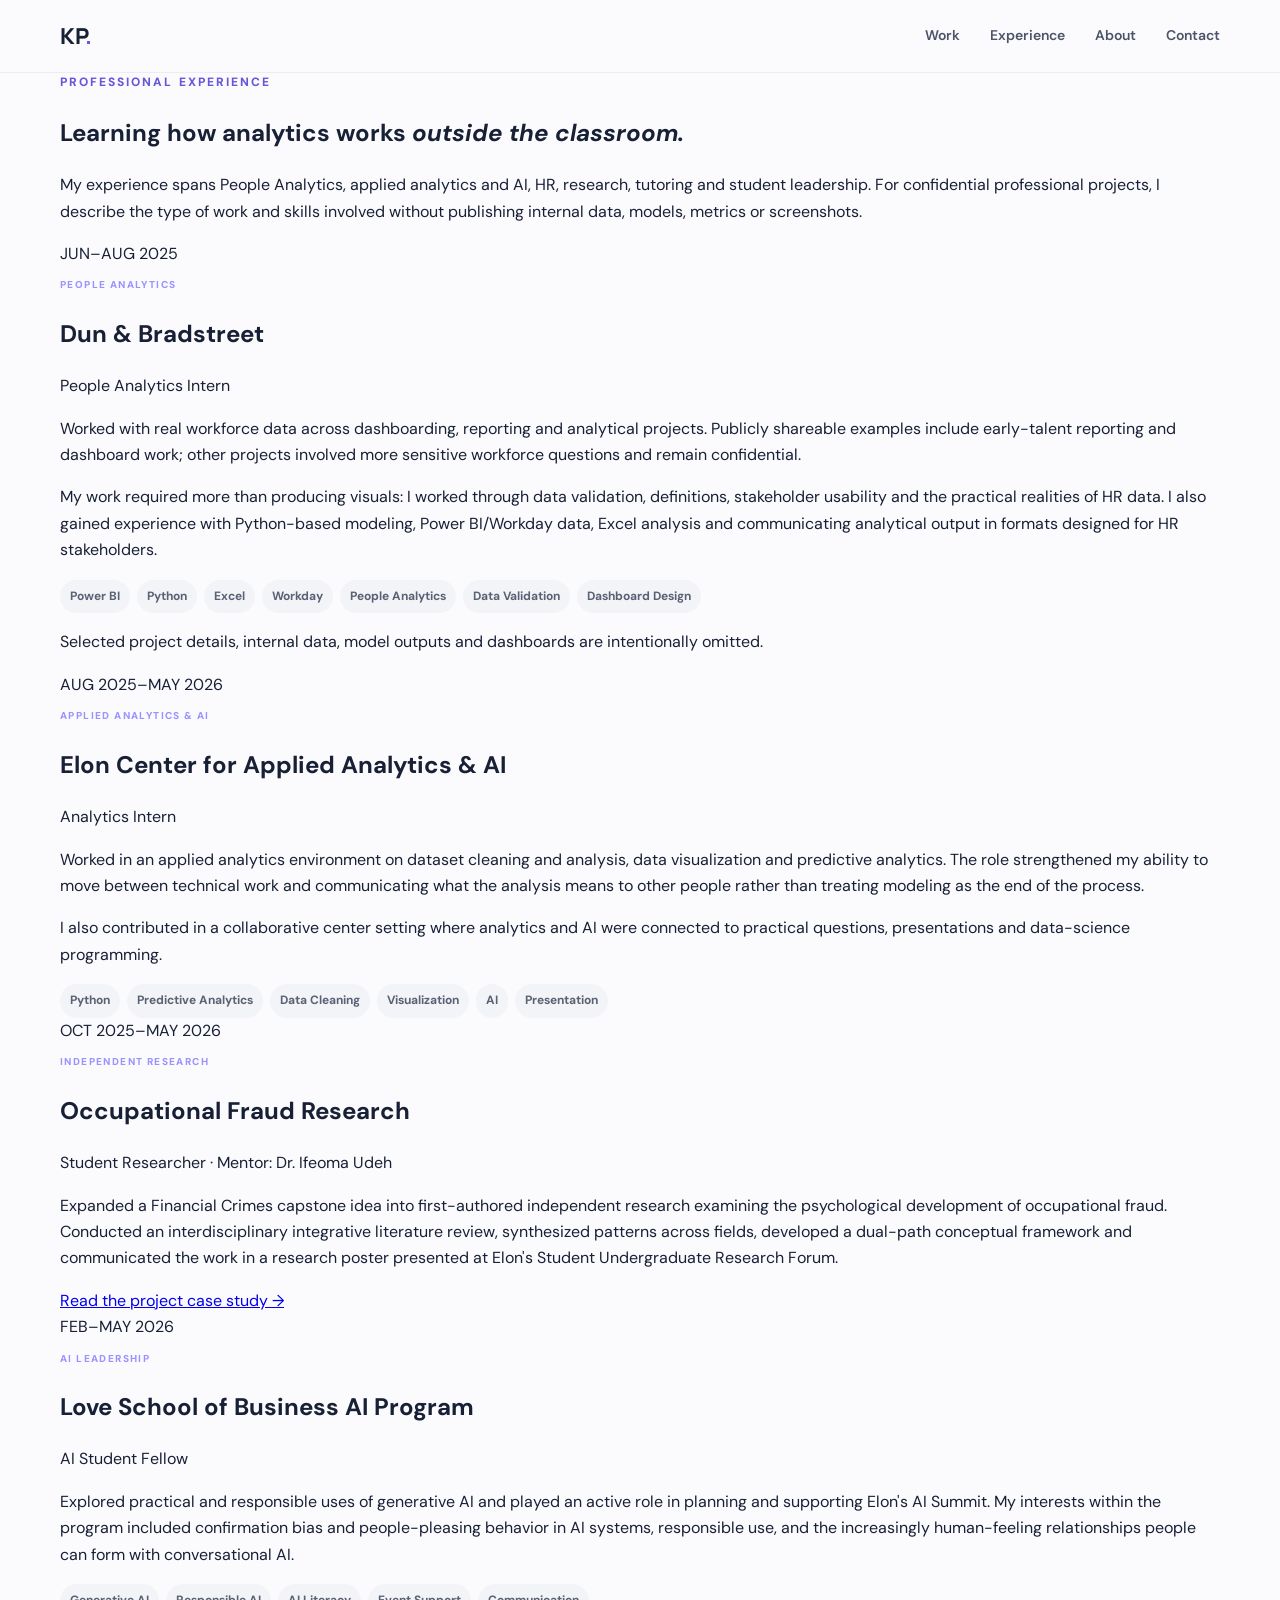
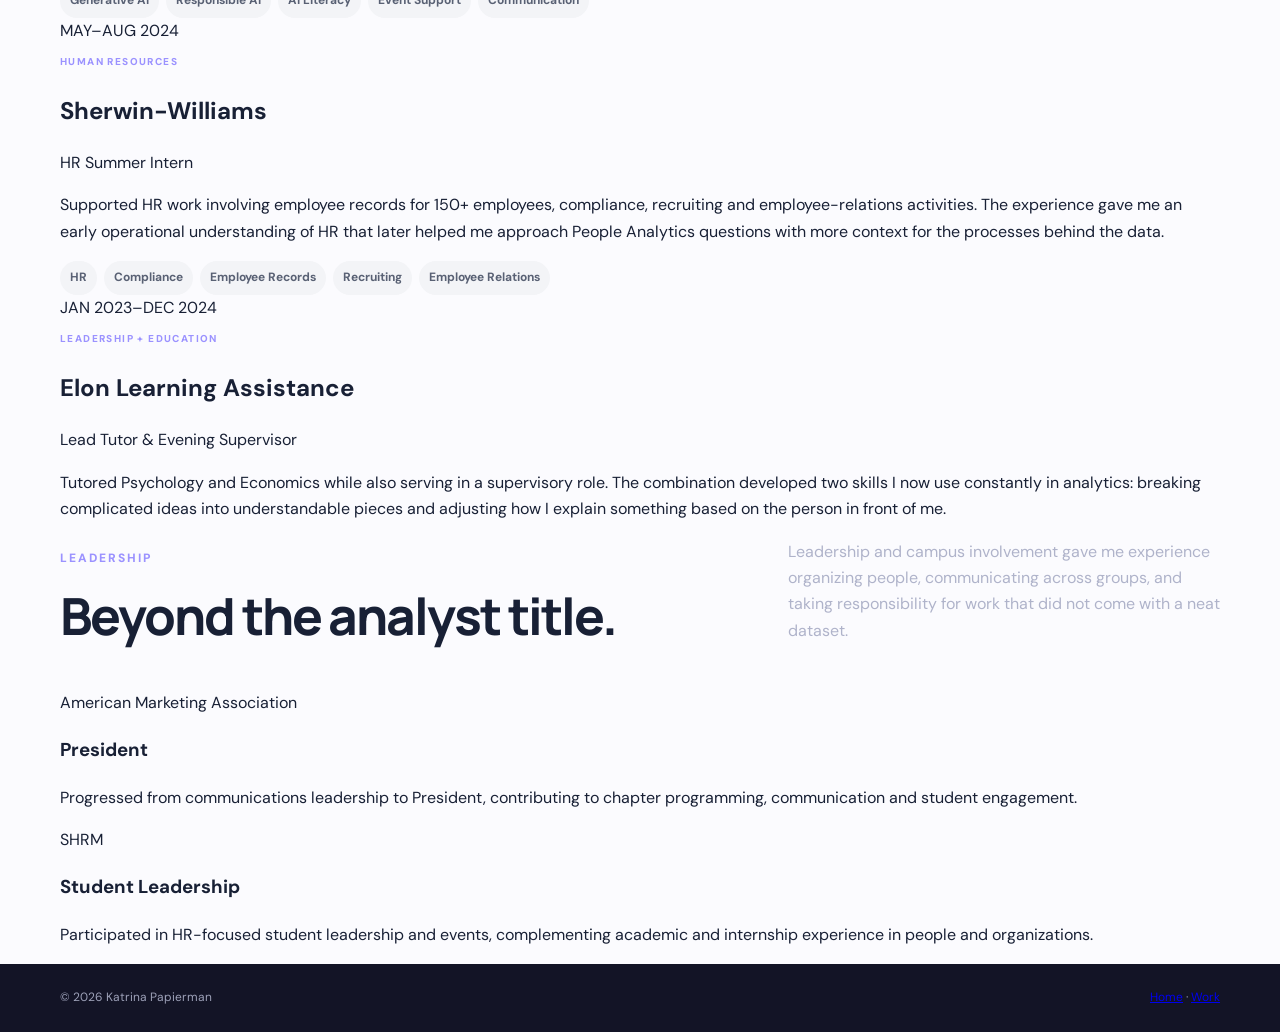
==== experience.html @ 822dec9f "Add professional experience page" ====
<!doctype html><html lang="en"><head><meta charset="utf-8"><meta name="viewport" content="width=device-width,initial-scale=1"><meta name="description" content="Professional experience and leadership by Katrina Papierman."><title>Experience | Katrina Papierman</title><link rel="preconnect" href="https://fonts.googleapis.com"><link rel="preconnect" href="https://fonts.gstatic.com" crossorigin><link href="https://fonts.googleapis.com/css2?family=DM+Sans:wght@400;500;600;700&family=Manrope:wght@500;600;700;800&display=swap" rel="stylesheet"><link rel="stylesheet" href="styles.css"></head><body><header class="nav-wrap"><nav class="nav container"><a class="brand" href="index.html">KP<span>.</span></a><div class="nav-links"><a href="work.html">Work</a><a href="experience.html">Experience</a><a href="index.html#about">About</a><a href="index.html#contact">Contact</a></div></nav></header><main><section class="page-hero container"><p class="eyebrow">PROFESSIONAL EXPERIENCE</p><h1>Learning how analytics works <em>outside the classroom.</em></h1><p>My experience spans People Analytics, applied analytics and AI, HR, research, tutoring and student leadership. For confidential professional projects, I describe the type of work and skills involved without publishing internal data, models, metrics or screenshots.</p></section><section class="timeline container">
<article class="timeline-item"><div class="timeline-date">JUN–AUG 2025</div><div><p class="role-type purple">PEOPLE ANALYTICS</p><h2>Dun & Bradstreet</h2><p class="role-dark">People Analytics Intern</p><p>Worked with real workforce data across dashboarding, reporting and analytical projects. Publicly shareable examples include early-talent reporting and dashboard work; other projects involved more sensitive workforce questions and remain confidential.</p><p>My work required more than producing visuals: I worked through data validation, definitions, stakeholder usability and the practical realities of HR data. I also gained experience with Python-based modeling, Power BI/Workday data, Excel analysis and communicating analytical output in formats designed for HR stakeholders.</p><div class="chips"><span>Power BI</span><span>Python</span><span>Excel</span><span>Workday</span><span>People Analytics</span><span>Data Validation</span><span>Dashboard Design</span></div><p class="confidential">Selected project details, internal data, model outputs and dashboards are intentionally omitted.</p></div></article>
<article class="timeline-item"><div class="timeline-date">AUG 2025–MAY 2026</div><div><p class="role-type purple">APPLIED ANALYTICS & AI</p><h2>Elon Center for Applied Analytics & AI</h2><p class="role-dark">Analytics Intern</p><p>Worked in an applied analytics environment on dataset cleaning and analysis, data visualization and predictive analytics. The role strengthened my ability to move between technical work and communicating what the analysis means to other people rather than treating modeling as the end of the process.</p><p>I also contributed in a collaborative center setting where analytics and AI were connected to practical questions, presentations and data-science programming.</p><div class="chips"><span>Python</span><span>Predictive Analytics</span><span>Data Cleaning</span><span>Visualization</span><span>AI</span><span>Presentation</span></div></div></article>
<article class="timeline-item"><div class="timeline-date">OCT 2025–MAY 2026</div><div><p class="role-type purple">INDEPENDENT RESEARCH</p><h2>Occupational Fraud Research</h2><p class="role-dark">Student Researcher · Mentor: Dr. Ifeoma Udeh</p><p>Expanded a Financial Crimes capstone idea into first-authored independent research examining the psychological development of occupational fraud. Conducted an interdisciplinary integrative literature review, synthesized patterns across fields, developed a dual-path conceptual framework and communicated the work in a research poster presented at Elon's Student Undergraduate Research Forum.</p><a class="text-link" href="work.html#fraud">Read the project case study →</a></div></article>
<article class="timeline-item"><div class="timeline-date">FEB–MAY 2026</div><div><p class="role-type purple">AI LEADERSHIP</p><h2>Love School of Business AI Program</h2><p class="role-dark">AI Student Fellow</p><p>Explored practical and responsible uses of generative AI and played an active role in planning and supporting Elon's AI Summit. My interests within the program included confirmation bias and people-pleasing behavior in AI systems, responsible use, and the increasingly human-feeling relationships people can form with conversational AI.</p><div class="chips"><span>Generative AI</span><span>Responsible AI</span><span>AI Literacy</span><span>Event Support</span><span>Communication</span></div></div></article>
<article class="timeline-item"><div class="timeline-date">MAY–AUG 2024</div><div><p class="role-type purple">HUMAN RESOURCES</p><h2>Sherwin-Williams</h2><p class="role-dark">HR Summer Intern</p><p>Supported HR work involving employee records for 150+ employees, compliance, recruiting and employee-relations activities. The experience gave me an early operational understanding of HR that later helped me approach People Analytics questions with more context for the processes behind the data.</p><div class="chips"><span>HR</span><span>Compliance</span><span>Employee Records</span><span>Recruiting</span><span>Employee Relations</span></div></div></article>
<article class="timeline-item"><div class="timeline-date">JAN 2023–DEC 2024</div><div><p class="role-type purple">LEADERSHIP + EDUCATION</p><h2>Elon Learning Assistance</h2><p class="role-dark">Lead Tutor & Evening Supervisor</p><p>Tutored Psychology and Economics while also serving in a supervisory role. The combination developed two skills I now use constantly in analytics: breaking complicated ideas into understandable pieces and adjusting how I explain something based on the person in front of me.</p></div></article>
</section><section class="additional-work"><div class="container"><div class="section-heading light"><div><p class="eyebrow">LEADERSHIP</p><h2>Beyond the analyst title.</h2></div><p>Leadership and campus involvement gave me experience organizing people, communicating across groups, and taking responsibility for work that did not come with a neat dataset.</p></div><div class="mini-grid"><article><span>American Marketing Association</span><h3>President</h3><p>Progressed from communications leadership to President, contributing to chapter programming, communication and student engagement.</p></article><article><span>SHRM</span><h3>Student Leadership</h3><p>Participated in HR-focused student leadership and events, complementing academic and internship experience in people and organizations.</p></article></div></div></section></main><footer><div class="container"><span>© 2026 Katrina Papierman</span><span><a href="index.html">Home</a> · <a href="work.html">Work</a></span></div></footer></body></html>
---- styles.css ----
:root{--ink:#182035;--muted:#667085;--purple:#6656d9;--purple-dark:#4438a8;--blue:#3478d4;--lav:#f2efff;--sky:#eef7ff;--paper:#fbfbfe;--line:#e7e7ef;--night:#191a32;--white:#fff;--radius:24px}*{box-sizing:border-box}html{scroll-behavior:smooth}body{margin:0;font-family:'DM Sans',sans-serif;color:var(--ink);background:var(--paper);line-height:1.65}.container{width:min(1160px,calc(100% - 48px));margin:auto}.nav-wrap{position:sticky;top:0;z-index:10;background:rgba(251,251,254,.88);backdrop-filter:blur(14px);border-bottom:1px solid rgba(231,231,239,.7)}.nav{height:72px;display:flex;align-items:center;justify-content:space-between}.brand{font:800 22px 'Manrope';text-decoration:none;color:var(--ink)}.brand span,.eyebrow span{color:var(--purple)}.nav-links{display:flex;gap:30px}.nav-links a{text-decoration:none;color:#4b5367;font-size:14px;font-weight:600}.nav-links a:hover{color:var(--purple)}.hero{min-height:690px;display:grid;grid-template-columns:1.5fr .8fr;gap:72px;align-items:center;padding-top:72px;padding-bottom:72px}.eyebrow{font-size:12px;letter-spacing:.17em;font-weight:800;color:var(--purple);margin:0 0 18px}.hero h1{font:800 clamp(44px,6vw,76px)/1.05 'Manrope';letter-spacing:-.055em;max-width:820px;margin:0}.hero h1 em{font-style:normal;background:linear-gradient(110deg,var(--purple),var(--blue));-webkit-background-clip:text;color:transparent}.hero-text{font-size:19px;color:var(--muted);max-width:720px;margin:28px 0}.hero-actions{display:flex;gap:12px;margin:30px 0}.button{display:inline-block;padding:12px 19px;border-radius:12px;text-decoration:none;font-weight:700;font-size:14px}.primary{background:linear-gradient(120deg,var(--purple),#596fd7);color:white;box-shadow:0 8px 24px rgba(102,86,217,.2)}.ghost{border:1px solid var(--line);color:var(--ink);background:white}.quick-facts{display:flex;flex-wrap:wrap;gap:8px;margin-top:34px}.quick-facts span,.chips span{font-size:12px;font-weight:700;padding:7px 10px;border-radius:999px;background:var(--lav);color:#5145a8}.hero-card{position:relative;overflow:hidden;background:linear-gradient(145deg,#202344,#2a2757);color:white;border-radius:32px;padding:40px;min-height:430px;box-shadow:0 28px 65px rgba(32,35,68,.18)}.orb{position:absolute;border-radius:50%;filter:blur(1px);opacity:.65}.orb-one{width:190px;height:190px;background:#6554df;right:-70px;top:-60px}.orb-two{width:150px;height:150px;background:#287bc3;left:-80px;bottom:-50px}.card-kicker{font-size:11px;letter-spacing:.17em;font-weight:800;color:#bbb8f2}.card-quote{position:relative;font:700 27px/1.3 'Manrope';letter-spacing:-.025em;margin:35px 0 50px}.degree{position:relative;border-top:1px solid rgba(255,255,255,.14);padding:15px 0;display:flex;justify-content:space-between;gap:16px}.degree strong{font-family:'Manrope'}.degree span{color:#d4d5e5}.school{position:relative;color:#9fa3bf;font-size:13px}.section{padding:110px 0}.section-heading{display:grid;grid-template-columns:1.2fr .8fr;gap:80px;align-items:end;margin-bottom:46px}.section-heading h2,.about-grid h2,.contact h2{font:750 clamp(34px,4vw,52px)/1.12 'Manrope';letter-spacing:-.04em;margin:0}.section-heading>p{color:var(--muted);margin:0}.project-grid{display:grid;grid-template-columns:repeat(2,1fr);gap:18px}.project{background:white;border:1px solid var(--line);border-radius:var(--radius);padding:30px;min-height:330px;display:flex;flex-direction:column;transition:.2s ease}.project:hover{transform:translateY(-3px);box-shadow:0 18px 45px rgba(32,35,68,.08)}.project.featured{background:linear-gradient(145deg,#f2efff,#f7faff);border-color:#ded8ff}.project.research{background:linear-gradient(145deg,#edf7ff,#f8fbff);border-color:#d8eafa}.project-top{display:flex;justify-content:space-between;align-items:center}.project-no{font:700 13px 'Manrope';color:#a3a8b6}.tag{font-size:11px;text-transform:uppercase;letter-spacing:.1em;font-weight:800;color:var(--purple)}.project h3{font:750 25px/1.2 'Manrope';letter-spacing:-.025em;margin:28px 0 12px}.project p{color:var(--muted);margin:0 0 20px}.chips{display:flex;flex-wrap:wrap;gap:7px;margin-top:auto}.chips span{background:#f3f4f7;color:#596174}.metric-row{display:flex;gap:40px;border-top:1px solid #ddd9f4;margin-top:24px;padding-top:20px}.metric-row div{display:flex;flex-direction:column}.metric-row strong{font:750 18px 'Manrope';color:var(--purple-dark)}.metric-row span,.project-note{font-size:12px!important}.project-note{margin-top:22px!important;color:#526c88!important}.experience-band{background:var(--night);color:white;padding:105px 0}.section-heading.light>p{color:#afb3ca}.section-heading.light .eyebrow{color:#9b92ff}.experience-grid{display:grid;grid-template-columns:repeat(3,1fr);gap:16px}.experience-grid article{border:1px solid rgba(255,255,255,.12);border-radius:22px;padding:27px;background:rgba(255,255,255,.035)}.experience-grid h3{font:750 24px 'Manrope';margin:4px 0}.experience-grid article>p:not(.role-type):not(.role){color:#b9bdd0}.role-type{font-size:10px;letter-spacing:.14em;color:#9b92ff;font-weight:800}.role{font-size:13px;color:#e3e4ed!important}.chips.dark span{background:rgba(255,255,255,.08);color:#d8d9e5}.about-grid{display:grid;grid-template-columns:.8fr 1.2fr;gap:100px}.about-copy{font-size:18px;color:var(--muted)}.about-copy p:first-child{margin-top:0}.about-copy strong{color:var(--ink)}.skills{display:grid;grid-template-columns:repeat(4,1fr);gap:12px;margin-top:60px}.skills div{background:white;border:1px solid var(--line);border-radius:18px;padding:22px}.skills h4{font:750 16px 'Manrope';margin:0 0 8px;color:var(--purple-dark)}.skills p{font-size:13px;color:var(--muted);margin:0}.contact{background:linear-gradient(125deg,#5d4dca,#386fca);color:white;text-align:center;padding:95px 0}.contact .eyebrow{color:#dcd8ff}.contact-inner{max-width:820px}.contact h2{font-size:48px}.contact p:not(.eyebrow){color:#e6e8f8;font-size:18px}.contact .hero-actions{justify-content:center}.contact .primary{background:white;color:#4f49b4}.light-button{background:transparent;border-color:rgba(255,255,255,.4);color:white}footer{background:#131426;color:#9da1b8;font-size:12px}footer .container{display:flex;justify-content:space-between;padding-top:24px;padding-bottom:24px}@media(max-width:850px){.hero{grid-template-columns:1fr;gap:30px}.hero-card{min-height:360px}.section-heading,.about-grid{grid-template-columns:1fr;gap:20px}.project-grid,.experience-grid{grid-template-columns:1fr}.skills{grid-template-columns:repeat(2,1fr)}}@media(max-width:560px){.container{width:min(100% - 28px,1160px)}.nav-links{gap:13px}.nav-links a:nth-child(2){display:none}.hero{padding-top:50px}.hero h1{font-size:45px}.hero-text{font-size:17px}.hero-card{padding:28px}.section{padding:75px 0}.skills{grid-template-columns:1fr}.contact h2{font-size:36px}.contact{padding:70px 0}footer .container{gap:15px;flex-direction:column}.hero-actions{flex-wrap:wrap}}
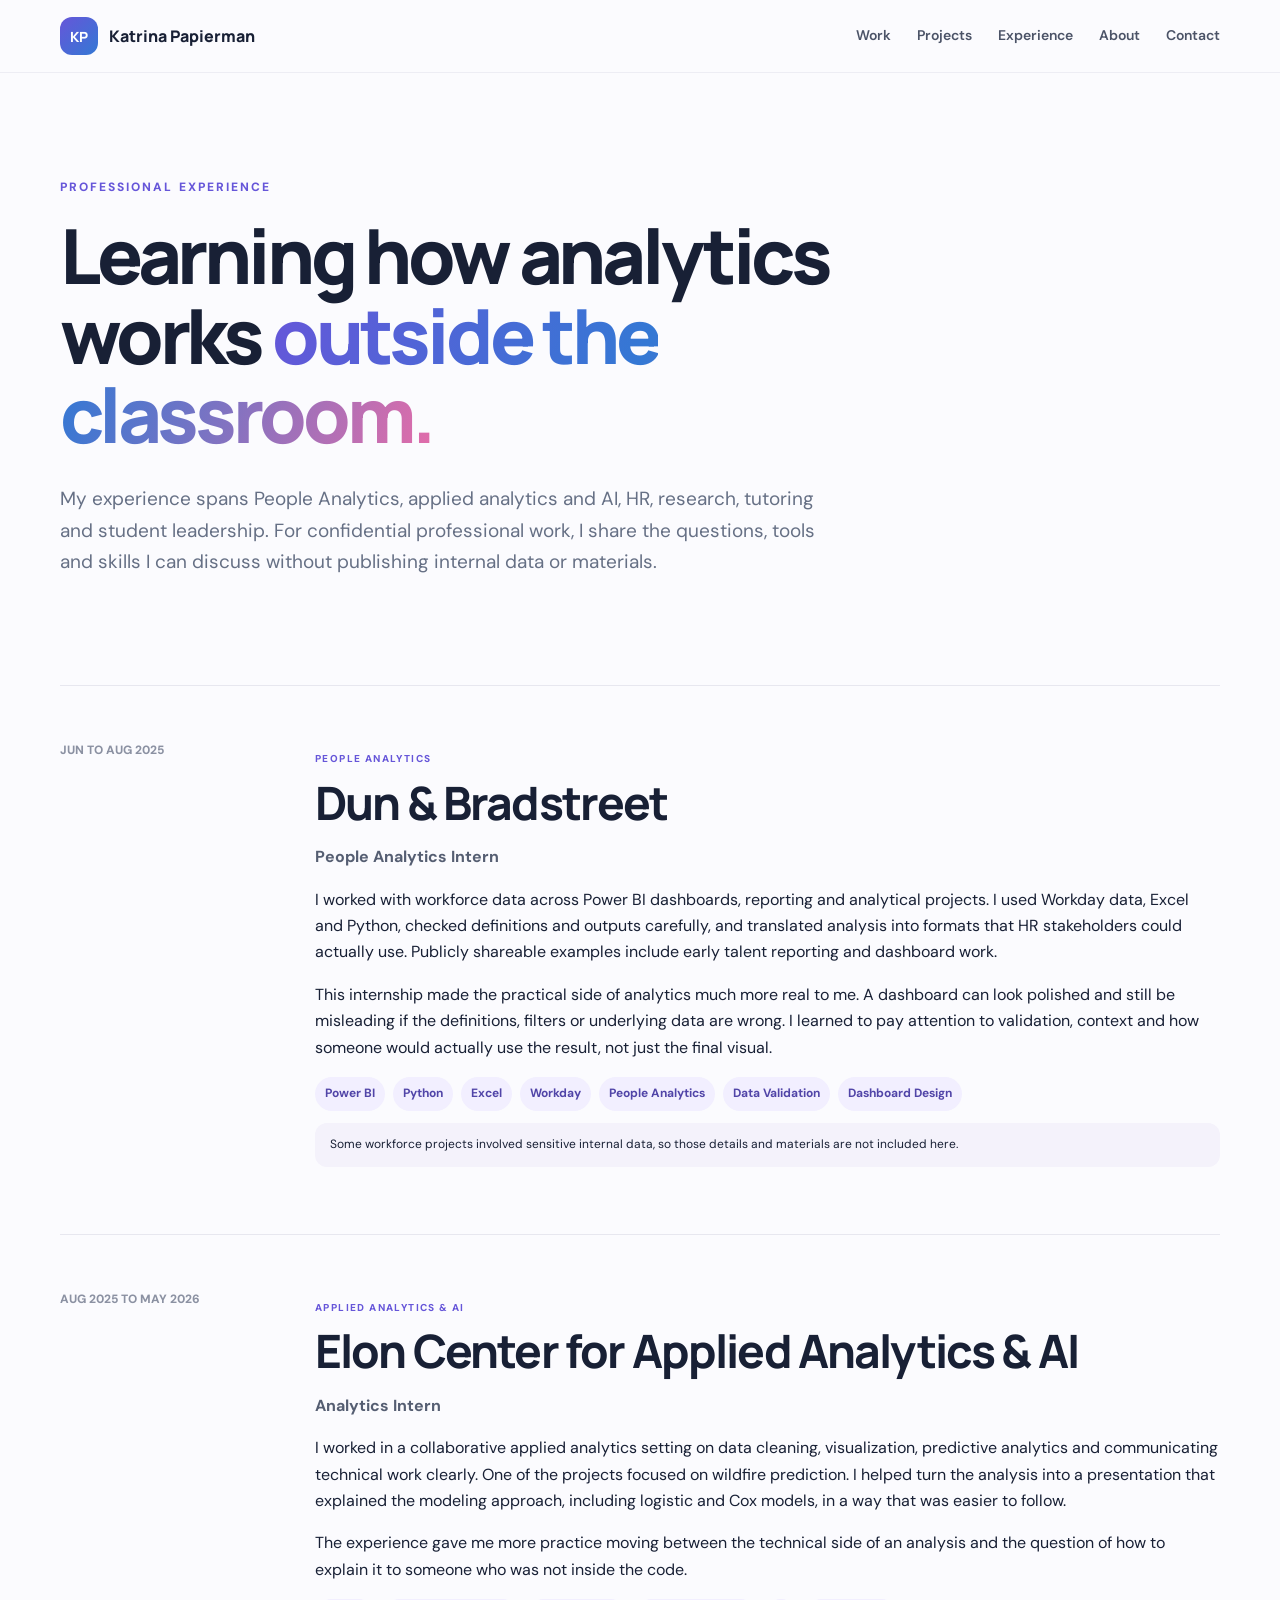
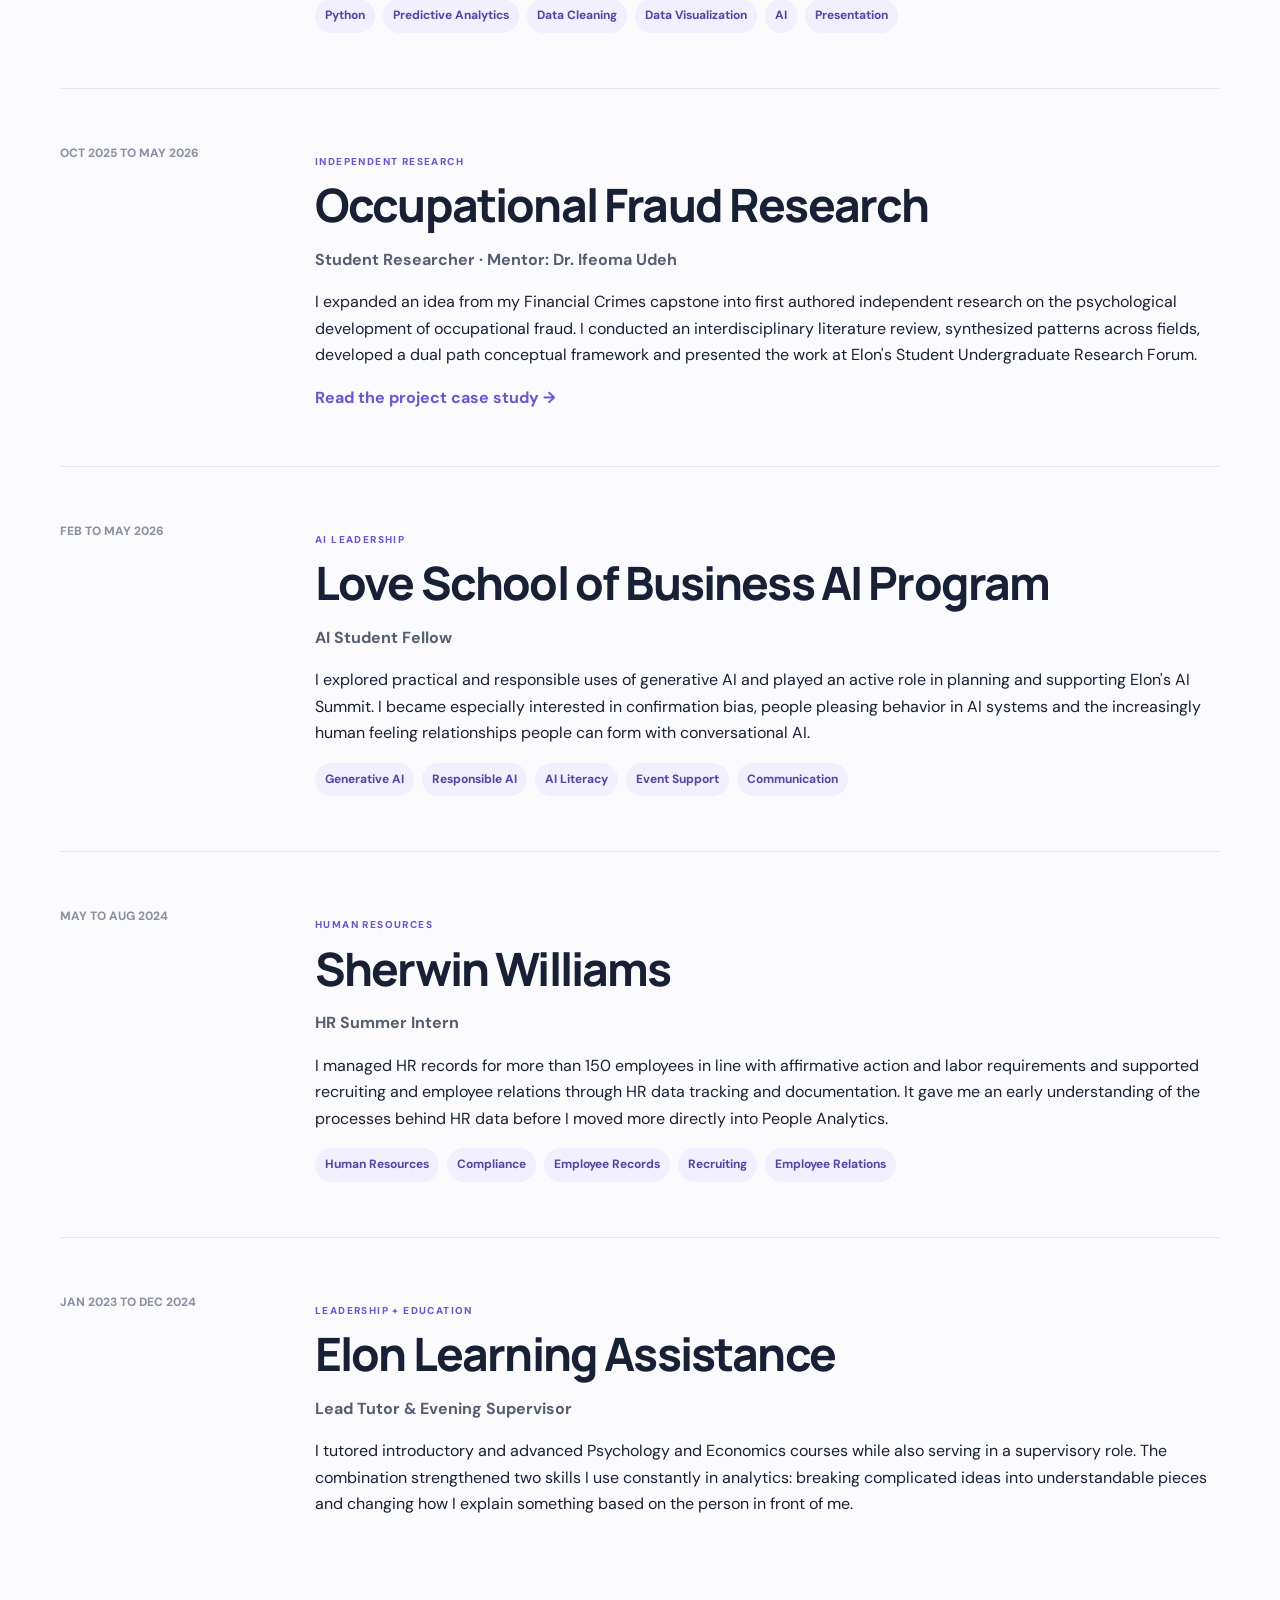
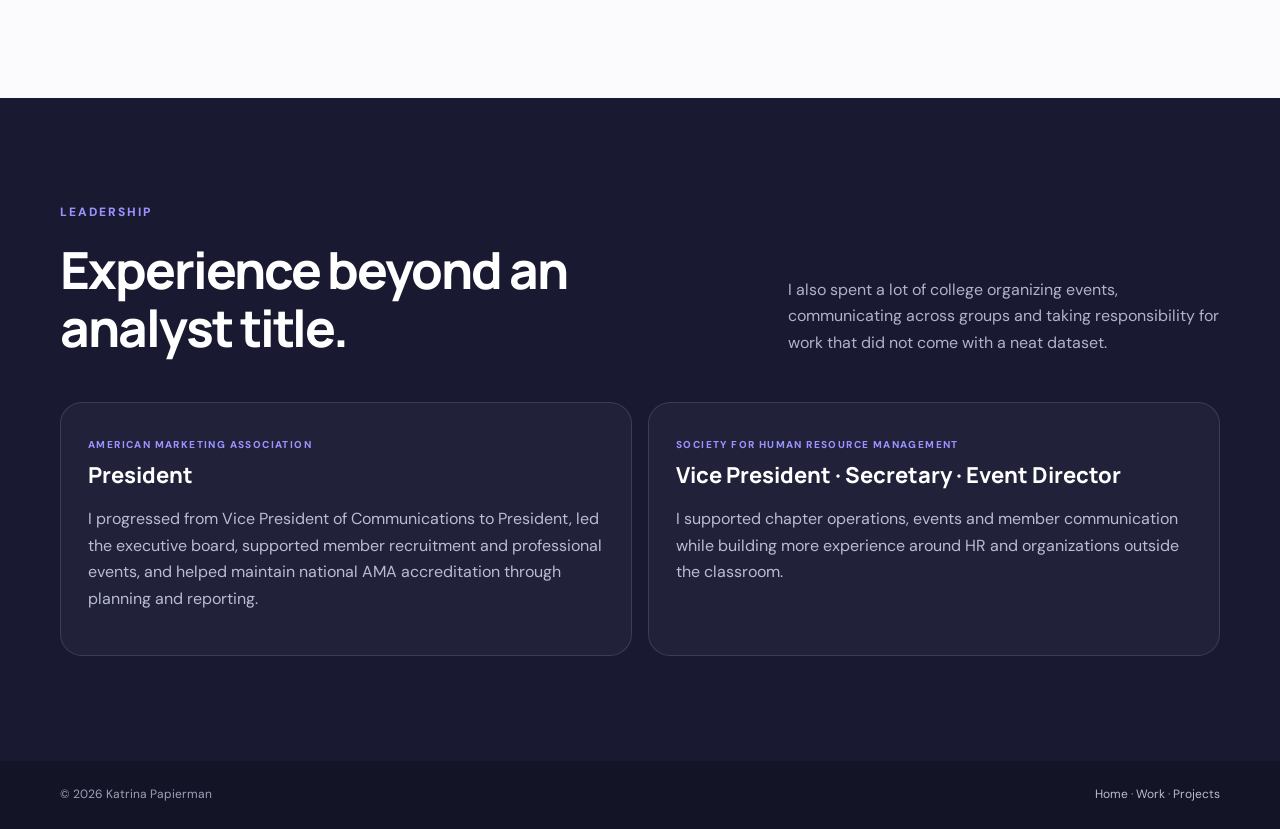
==== commit 0ca19b18: "Polish experience page and clarify project work" ====
--- a/experience.html
+++ b/experience.html
@@ -1,8 +1,8 @@
-<!doctype html><html lang="en"><head><meta charset="utf-8"><meta name="viewport" content="width=device-width,initial-scale=1"><meta name="description" content="Professional experience and leadership by Katrina Papierman."><title>Experience | Katrina Papierman</title><link rel="preconnect" href="https://fonts.googleapis.com"><link rel="preconnect" href="https://fonts.gstatic.com" crossorigin><link href="https://fonts.googleapis.com/css2?family=DM+Sans:wght@400;500;600;700&family=Manrope:wght@500;600;700;800&display=swap" rel="stylesheet"><link rel="stylesheet" href="styles.css"></head><body><header class="nav-wrap"><nav class="nav container"><a class="brand" href="index.html">KP<span>.</span></a><div class="nav-links"><a href="work.html">Work</a><a href="experience.html">Experience</a><a href="index.html#about">About</a><a href="index.html#contact">Contact</a></div></nav></header><main><section class="page-hero container"><p class="eyebrow">PROFESSIONAL EXPERIENCE</p><h1>Learning how analytics works <em>outside the classroom.</em></h1><p>My experience spans People Analytics, applied analytics and AI, HR, research, tutoring and student leadership. For confidential professional projects, I describe the type of work and skills involved without publishing internal data, models, metrics or screenshots.</p></section><section class="timeline container">
-<article class="timeline-item"><div class="timeline-date">JUN–AUG 2025</div><div><p class="role-type purple">PEOPLE ANALYTICS</p><h2>Dun & Bradstreet</h2><p class="role-dark">People Analytics Intern</p><p>Worked with real workforce data across dashboarding, reporting and analytical projects. Publicly shareable examples include early-talent reporting and dashboard work; other projects involved more sensitive workforce questions and remain confidential.</p><p>My work required more than producing visuals: I worked through data validation, definitions, stakeholder usability and the practical realities of HR data. I also gained experience with Python-based modeling, Power BI/Workday data, Excel analysis and communicating analytical output in formats designed for HR stakeholders.</p><div class="chips"><span>Power BI</span><span>Python</span><span>Excel</span><span>Workday</span><span>People Analytics</span><span>Data Validation</span><span>Dashboard Design</span></div><p class="confidential">Selected project details, internal data, model outputs and dashboards are intentionally omitted.</p></div></article>
-<article class="timeline-item"><div class="timeline-date">AUG 2025–MAY 2026</div><div><p class="role-type purple">APPLIED ANALYTICS & AI</p><h2>Elon Center for Applied Analytics & AI</h2><p class="role-dark">Analytics Intern</p><p>Worked in an applied analytics environment on dataset cleaning and analysis, data visualization and predictive analytics. The role strengthened my ability to move between technical work and communicating what the analysis means to other people rather than treating modeling as the end of the process.</p><p>I also contributed in a collaborative center setting where analytics and AI were connected to practical questions, presentations and data-science programming.</p><div class="chips"><span>Python</span><span>Predictive Analytics</span><span>Data Cleaning</span><span>Visualization</span><span>AI</span><span>Presentation</span></div></div></article>
-<article class="timeline-item"><div class="timeline-date">OCT 2025–MAY 2026</div><div><p class="role-type purple">INDEPENDENT RESEARCH</p><h2>Occupational Fraud Research</h2><p class="role-dark">Student Researcher · Mentor: Dr. Ifeoma Udeh</p><p>Expanded a Financial Crimes capstone idea into first-authored independent research examining the psychological development of occupational fraud. Conducted an interdisciplinary integrative literature review, synthesized patterns across fields, developed a dual-path conceptual framework and communicated the work in a research poster presented at Elon's Student Undergraduate Research Forum.</p><a class="text-link" href="work.html#fraud">Read the project case study →</a></div></article>
-<article class="timeline-item"><div class="timeline-date">FEB–MAY 2026</div><div><p class="role-type purple">AI LEADERSHIP</p><h2>Love School of Business AI Program</h2><p class="role-dark">AI Student Fellow</p><p>Explored practical and responsible uses of generative AI and played an active role in planning and supporting Elon's AI Summit. My interests within the program included confirmation bias and people-pleasing behavior in AI systems, responsible use, and the increasingly human-feeling relationships people can form with conversational AI.</p><div class="chips"><span>Generative AI</span><span>Responsible AI</span><span>AI Literacy</span><span>Event Support</span><span>Communication</span></div></div></article>
-<article class="timeline-item"><div class="timeline-date">MAY–AUG 2024</div><div><p class="role-type purple">HUMAN RESOURCES</p><h2>Sherwin-Williams</h2><p class="role-dark">HR Summer Intern</p><p>Supported HR work involving employee records for 150+ employees, compliance, recruiting and employee-relations activities. The experience gave me an early operational understanding of HR that later helped me approach People Analytics questions with more context for the processes behind the data.</p><div class="chips"><span>HR</span><span>Compliance</span><span>Employee Records</span><span>Recruiting</span><span>Employee Relations</span></div></div></article>
-<article class="timeline-item"><div class="timeline-date">JAN 2023–DEC 2024</div><div><p class="role-type purple">LEADERSHIP + EDUCATION</p><h2>Elon Learning Assistance</h2><p class="role-dark">Lead Tutor & Evening Supervisor</p><p>Tutored Psychology and Economics while also serving in a supervisory role. The combination developed two skills I now use constantly in analytics: breaking complicated ideas into understandable pieces and adjusting how I explain something based on the person in front of me.</p></div></article>
-</section><section class="additional-work"><div class="container"><div class="section-heading light"><div><p class="eyebrow">LEADERSHIP</p><h2>Beyond the analyst title.</h2></div><p>Leadership and campus involvement gave me experience organizing people, communicating across groups, and taking responsibility for work that did not come with a neat dataset.</p></div><div class="mini-grid"><article><span>American Marketing Association</span><h3>President</h3><p>Progressed from communications leadership to President, contributing to chapter programming, communication and student engagement.</p></article><article><span>SHRM</span><h3>Student Leadership</h3><p>Participated in HR-focused student leadership and events, complementing academic and internship experience in people and organizations.</p></article></div></div></section></main><footer><div class="container"><span>© 2026 Katrina Papierman</span><span><a href="index.html">Home</a> · <a href="work.html">Work</a></span></div></footer></body></html>+<!doctype html><html lang="en"><head><meta charset="utf-8"><meta name="viewport" content="width=device-width,initial-scale=1"><meta name="description" content="Professional experience and leadership by Katrina Papierman."><title>Experience | Katrina Papierman</title><link rel="preconnect" href="https://fonts.googleapis.com"><link rel="preconnect" href="https://fonts.gstatic.com" crossorigin><link href="https://fonts.googleapis.com/css2?family=DM+Sans:wght@400;500;600;700&family=Manrope:wght@500;600;700;800&display=swap" rel="stylesheet"><link rel="stylesheet" href="styles.css"></head><body><header class="nav-wrap"><nav class="nav container"><a class="brand name-brand" href="index.html"><span class="brand-mark">KP</span><span class="brand-name">Katrina Papierman</span></a><div class="nav-links"><a href="work.html">Work</a><a href="projects.html">Projects</a><a href="experience.html">Experience</a><a href="index.html#about">About</a><a href="index.html#contact">Contact</a></div></nav></header><main><section class="page-hero container"><p class="eyebrow">PROFESSIONAL EXPERIENCE</p><h1>Learning how analytics works <em>outside the classroom.</em></h1><p>My experience spans People Analytics, applied analytics and AI, HR, research, tutoring and student leadership. For confidential professional work, I share the questions, tools and skills I can discuss without publishing internal data or materials.</p></section><section class="timeline container">
+<article class="timeline-item"><div class="timeline-date">JUN TO AUG 2025</div><div><p class="role-type purple">PEOPLE ANALYTICS</p><h2>Dun & Bradstreet</h2><p class="role-dark">People Analytics Intern</p><p>I worked with workforce data across Power BI dashboards, reporting and analytical projects. I used Workday data, Excel and Python, checked definitions and outputs carefully, and translated analysis into formats that HR stakeholders could actually use. Publicly shareable examples include early talent reporting and dashboard work.</p><p>This internship made the practical side of analytics much more real to me. A dashboard can look polished and still be misleading if the definitions, filters or underlying data are wrong. I learned to pay attention to validation, context and how someone would actually use the result, not just the final visual.</p><div class="chips"><span>Power BI</span><span>Python</span><span>Excel</span><span>Workday</span><span>People Analytics</span><span>Data Validation</span><span>Dashboard Design</span></div><p class="confidential">Some workforce projects involved sensitive internal data, so those details and materials are not included here.</p></div></article>
+<article class="timeline-item"><div class="timeline-date">AUG 2025 TO MAY 2026</div><div><p class="role-type purple">APPLIED ANALYTICS & AI</p><h2>Elon Center for Applied Analytics & AI</h2><p class="role-dark">Analytics Intern</p><p>I worked in a collaborative applied analytics setting on data cleaning, visualization, predictive analytics and communicating technical work clearly. One of the projects focused on wildfire prediction. I helped turn the analysis into a presentation that explained the modeling approach, including logistic and Cox models, in a way that was easier to follow.</p><p>The experience gave me more practice moving between the technical side of an analysis and the question of how to explain it to someone who was not inside the code.</p><div class="chips"><span>Python</span><span>Predictive Analytics</span><span>Data Cleaning</span><span>Data Visualization</span><span>AI</span><span>Presentation</span></div></div></article>
+<article class="timeline-item"><div class="timeline-date">OCT 2025 TO MAY 2026</div><div><p class="role-type purple">INDEPENDENT RESEARCH</p><h2>Occupational Fraud Research</h2><p class="role-dark">Student Researcher · Mentor: Dr. Ifeoma Udeh</p><p>I expanded an idea from my Financial Crimes capstone into first authored independent research on the psychological development of occupational fraud. I conducted an interdisciplinary literature review, synthesized patterns across fields, developed a dual path conceptual framework and presented the work at Elon's Student Undergraduate Research Forum.</p><a class="text-link" href="work.html#fraud">Read the project case study →</a></div></article>
+<article class="timeline-item"><div class="timeline-date">FEB TO MAY 2026</div><div><p class="role-type purple">AI LEADERSHIP</p><h2>Love School of Business AI Program</h2><p class="role-dark">AI Student Fellow</p><p>I explored practical and responsible uses of generative AI and played an active role in planning and supporting Elon's AI Summit. I became especially interested in confirmation bias, people pleasing behavior in AI systems and the increasingly human feeling relationships people can form with conversational AI.</p><div class="chips"><span>Generative AI</span><span>Responsible AI</span><span>AI Literacy</span><span>Event Support</span><span>Communication</span></div></div></article>
+<article class="timeline-item"><div class="timeline-date">MAY TO AUG 2024</div><div><p class="role-type purple">HUMAN RESOURCES</p><h2>Sherwin Williams</h2><p class="role-dark">HR Summer Intern</p><p>I managed HR records for more than 150 employees in line with affirmative action and labor requirements and supported recruiting and employee relations through HR data tracking and documentation. It gave me an early understanding of the processes behind HR data before I moved more directly into People Analytics.</p><div class="chips"><span>Human Resources</span><span>Compliance</span><span>Employee Records</span><span>Recruiting</span><span>Employee Relations</span></div></div></article>
+<article class="timeline-item"><div class="timeline-date">JAN 2023 TO DEC 2024</div><div><p class="role-type purple">LEADERSHIP + EDUCATION</p><h2>Elon Learning Assistance</h2><p class="role-dark">Lead Tutor & Evening Supervisor</p><p>I tutored introductory and advanced Psychology and Economics courses while also serving in a supervisory role. The combination strengthened two skills I use constantly in analytics: breaking complicated ideas into understandable pieces and changing how I explain something based on the person in front of me.</p></div></article>
+</section><section class="additional-work"><div class="container"><div class="section-heading light"><div><p class="eyebrow">LEADERSHIP</p><h2>Experience beyond an analyst title.</h2></div><p>I also spent a lot of college organizing events, communicating across groups and taking responsibility for work that did not come with a neat dataset.</p></div><div class="mini-grid"><article><span>American Marketing Association</span><h3>President</h3><p>I progressed from Vice President of Communications to President, led the executive board, supported member recruitment and professional events, and helped maintain national AMA accreditation through planning and reporting.</p></article><article><span>Society for Human Resource Management</span><h3>Vice President · Secretary · Event Director</h3><p>I supported chapter operations, events and member communication while building more experience around HR and organizations outside the classroom.</p></article></div></div></section></main><footer><div class="container"><span>© 2026 Katrina Papierman</span><span><a href="index.html">Home</a> · <a href="work.html">Work</a> · <a href="projects.html">Projects</a></span></div></footer></body></html>
--- a/styles.css
+++ b/styles.css
@@ -1 +1 @@
-:root{--ink:#182035;--muted:#667085;--purple:#6656d9;--purple-dark:#4438a8;--blue:#3478d4;--lav:#f2efff;--sky:#eef7ff;--paper:#fbfbfe;--line:#e7e7ef;--night:#191a32;--white:#fff;--radius:24px}*{box-sizing:border-box}html{scroll-behavior:smooth}body{margin:0;font-family:'DM Sans',sans-serif;color:var(--ink);background:var(--paper);line-height:1.65}.container{width:min(1160px,calc(100% - 48px));margin:auto}.nav-wrap{position:sticky;top:0;z-index:10;background:rgba(251,251,254,.88);backdrop-filter:blur(14px);border-bottom:1px solid rgba(231,231,239,.7)}.nav{height:72px;display:flex;align-items:center;justify-content:space-between}.brand{font:800 22px 'Manrope';text-decoration:none;color:var(--ink)}.brand span,.eyebrow span{color:var(--purple)}.nav-links{display:flex;gap:30px}.nav-links a{text-decoration:none;color:#4b5367;font-size:14px;font-weight:600}.nav-links a:hover{color:var(--purple)}.hero{min-height:690px;display:grid;grid-template-columns:1.5fr .8fr;gap:72px;align-items:center;padding-top:72px;padding-bottom:72px}.eyebrow{font-size:12px;letter-spacing:.17em;font-weight:800;color:var(--purple);margin:0 0 18px}.hero h1{font:800 clamp(44px,6vw,76px)/1.05 'Manrope';letter-spacing:-.055em;max-width:820px;margin:0}.hero h1 em{font-style:normal;background:linear-gradient(110deg,var(--purple),var(--blue));-webkit-background-clip:text;color:transparent}.hero-text{font-size:19px;color:var(--muted);max-width:720px;margin:28px 0}.hero-actions{display:flex;gap:12px;margin:30px 0}.button{display:inline-block;padding:12px 19px;border-radius:12px;text-decoration:none;font-weight:700;font-size:14px}.primary{background:linear-gradient(120deg,var(--purple),#596fd7);color:white;box-shadow:0 8px 24px rgba(102,86,217,.2)}.ghost{border:1px solid var(--line);color:var(--ink);background:white}.quick-facts{display:flex;flex-wrap:wrap;gap:8px;margin-top:34px}.quick-facts span,.chips span{font-size:12px;font-weight:700;padding:7px 10px;border-radius:999px;background:var(--lav);color:#5145a8}.hero-card{position:relative;overflow:hidden;background:linear-gradient(145deg,#202344,#2a2757);color:white;border-radius:32px;padding:40px;min-height:430px;box-shadow:0 28px 65px rgba(32,35,68,.18)}.orb{position:absolute;border-radius:50%;filter:blur(1px);opacity:.65}.orb-one{width:190px;height:190px;background:#6554df;right:-70px;top:-60px}.orb-two{width:150px;height:150px;background:#287bc3;left:-80px;bottom:-50px}.card-kicker{font-size:11px;letter-spacing:.17em;font-weight:800;color:#bbb8f2}.card-quote{position:relative;font:700 27px/1.3 'Manrope';letter-spacing:-.025em;margin:35px 0 50px}.degree{position:relative;border-top:1px solid rgba(255,255,255,.14);padding:15px 0;display:flex;justify-content:space-between;gap:16px}.degree strong{font-family:'Manrope'}.degree span{color:#d4d5e5}.school{position:relative;color:#9fa3bf;font-size:13px}.section{padding:110px 0}.section-heading{display:grid;grid-template-columns:1.2fr .8fr;gap:80px;align-items:end;margin-bottom:46px}.section-heading h2,.about-grid h2,.contact h2{font:750 clamp(34px,4vw,52px)/1.12 'Manrope';letter-spacing:-.04em;margin:0}.section-heading>p{color:var(--muted);margin:0}.project-grid{display:grid;grid-template-columns:repeat(2,1fr);gap:18px}.project{background:white;border:1px solid var(--line);border-radius:var(--radius);padding:30px;min-height:330px;display:flex;flex-direction:column;transition:.2s ease}.project:hover{transform:translateY(-3px);box-shadow:0 18px 45px rgba(32,35,68,.08)}.project.featured{background:linear-gradient(145deg,#f2efff,#f7faff);border-color:#ded8ff}.project.research{background:linear-gradient(145deg,#edf7ff,#f8fbff);border-color:#d8eafa}.project-top{display:flex;justify-content:space-between;align-items:center}.project-no{font:700 13px 'Manrope';color:#a3a8b6}.tag{font-size:11px;text-transform:uppercase;letter-spacing:.1em;font-weight:800;color:var(--purple)}.project h3{font:750 25px/1.2 'Manrope';letter-spacing:-.025em;margin:28px 0 12px}.project p{color:var(--muted);margin:0 0 20px}.chips{display:flex;flex-wrap:wrap;gap:7px;margin-top:auto}.chips span{background:#f3f4f7;color:#596174}.metric-row{display:flex;gap:40px;border-top:1px solid #ddd9f4;margin-top:24px;padding-top:20px}.metric-row div{display:flex;flex-direction:column}.metric-row strong{font:750 18px 'Manrope';color:var(--purple-dark)}.metric-row span,.project-note{font-size:12px!important}.project-note{margin-top:22px!important;color:#526c88!important}.experience-band{background:var(--night);color:white;padding:105px 0}.section-heading.light>p{color:#afb3ca}.section-heading.light .eyebrow{color:#9b92ff}.experience-grid{display:grid;grid-template-columns:repeat(3,1fr);gap:16px}.experience-grid article{border:1px solid rgba(255,255,255,.12);border-radius:22px;padding:27px;background:rgba(255,255,255,.035)}.experience-grid h3{font:750 24px 'Manrope';margin:4px 0}.experience-grid article>p:not(.role-type):not(.role){color:#b9bdd0}.role-type{font-size:10px;letter-spacing:.14em;color:#9b92ff;font-weight:800}.role{font-size:13px;color:#e3e4ed!important}.chips.dark span{background:rgba(255,255,255,.08);color:#d8d9e5}.about-grid{display:grid;grid-template-columns:.8fr 1.2fr;gap:100px}.about-copy{font-size:18px;color:var(--muted)}.about-copy p:first-child{margin-top:0}.about-copy strong{color:var(--ink)}.skills{display:grid;grid-template-columns:repeat(4,1fr);gap:12px;margin-top:60px}.skills div{background:white;border:1px solid var(--line);border-radius:18px;padding:22px}.skills h4{font:750 16px 'Manrope';margin:0 0 8px;color:var(--purple-dark)}.skills p{font-size:13px;color:var(--muted);margin:0}.contact{background:linear-gradient(125deg,#5d4dca,#386fca);color:white;text-align:center;padding:95px 0}.contact .eyebrow{color:#dcd8ff}.contact-inner{max-width:820px}.contact h2{font-size:48px}.contact p:not(.eyebrow){color:#e6e8f8;font-size:18px}.contact .hero-actions{justify-content:center}.contact .primary{background:white;color:#4f49b4}.light-button{background:transparent;border-color:rgba(255,255,255,.4);color:white}footer{background:#131426;color:#9da1b8;font-size:12px}footer .container{display:flex;justify-content:space-between;padding-top:24px;padding-bottom:24px}@media(max-width:850px){.hero{grid-template-columns:1fr;gap:30px}.hero-card{min-height:360px}.section-heading,.about-grid{grid-template-columns:1fr;gap:20px}.project-grid,.experience-grid{grid-template-columns:1fr}.skills{grid-template-columns:repeat(2,1fr)}}@media(max-width:560px){.container{width:min(100% - 28px,1160px)}.nav-links{gap:13px}.nav-links a:nth-child(2){display:none}.hero{padding-top:50px}.hero h1{font-size:45px}.hero-text{font-size:17px}.hero-card{padding:28px}.section{padding:75px 0}.skills{grid-template-columns:1fr}.contact h2{font-size:36px}.contact{padding:70px 0}footer .container{gap:15px;flex-direction:column}.hero-actions{flex-wrap:wrap}}+:root{--ink:#182035;--muted:#667085;--purple:#6656d9;--purple-dark:#4438a8;--blue:#3478d4;--pink:#e46ca9;--mint:#45b99a;--orange:#f29a58;--lav:#f2efff;--paper:#fbfbfe;--line:#e7e7ef;--night:#191a32;--white:#fff;--radius:24px}*{box-sizing:border-box}html{scroll-behavior:smooth}body{margin:0;font-family:'DM Sans',sans-serif;color:var(--ink);background:var(--paper);line-height:1.65}.container{width:min(1160px,calc(100% - 48px));margin:auto}.nav-wrap{position:sticky;top:0;z-index:10;background:rgba(251,251,254,.9);backdrop-filter:blur(14px);border-bottom:1px solid rgba(231,231,239,.7)}.nav{height:72px;display:flex;align-items:center;justify-content:space-between}.brand{font:800 22px 'Manrope';text-decoration:none;color:var(--ink)}.name-brand{display:flex;align-items:center;gap:11px}.brand-mark{display:grid;place-items:center;width:38px;height:38px;border-radius:12px;background:linear-gradient(135deg,var(--purple),var(--blue));color:#fff;font-size:14px}.brand-name{font-size:16px}.nav-links{display:flex;gap:26px}.nav-links a{color:#4b5367;text-decoration:none;font-size:14px;font-weight:600}.nav-links a:hover,.text-link{color:var(--purple)}.hero{min-height:690px;display:grid;grid-template-columns:1.5fr .8fr;gap:72px;align-items:center;padding:72px 0}.eyebrow{font-size:12px;letter-spacing:.17em;font-weight:800;color:var(--purple);margin:0 0 18px;text-transform:uppercase}.hero h1,.page-hero h1{font:800 clamp(44px,6vw,76px)/1.05 'Manrope';letter-spacing:-.055em;margin:0}.hero h1 em,.page-hero h1 em{font-style:normal;background:linear-gradient(110deg,var(--purple),var(--blue),var(--pink));-webkit-background-clip:text;color:transparent}.hero-text,.page-hero>p:last-child{font-size:19px;color:var(--muted);max-width:760px;margin:28px 0}.hero-actions,.project-actions{display:flex;flex-wrap:wrap;gap:12px;margin:30px 0}.button{display:inline-block;padding:12px 19px;border-radius:12px;text-decoration:none;font-weight:700;font-size:14px;border:1px solid transparent}.primary{background:linear-gradient(120deg,var(--purple),#596fd7);color:white}.ghost{border-color:var(--line);color:var(--ink);background:white}.quick-facts,.chips{display:flex;flex-wrap:wrap;gap:8px}.quick-facts{margin-top:34px}.quick-facts span,.chips span{font-size:12px;font-weight:700;padding:7px 10px;border-radius:999px;background:var(--lav);color:#5145a8}.hero-card{position:relative;overflow:hidden;background:linear-gradient(145deg,#202344,#2a2757);color:white;border-radius:32px;padding:40px;min-height:430px;box-shadow:0 28px 65px rgba(32,35,68,.18)}.orb{position:absolute;border-radius:50%;opacity:.65}.orb-one{width:190px;height:190px;background:#6554df;right:-70px;top:-60px}.orb-two{width:150px;height:150px;background:#287bc3;left:-80px;bottom:-50px}.card-kicker{font-size:11px;letter-spacing:.17em;font-weight:800;color:#bbb8f2}.card-quote{position:relative;font:700 27px/1.3 'Manrope';margin:35px 0 50px}.degree{position:relative;border-top:1px solid rgba(255,255,255,.14);padding:15px 0;display:flex;justify-content:space-between}.degree span{color:#d4d5e5}.school{color:#9fa3bf;font-size:13px}.curiosity-strip{border-top:1px solid #e6e2ff;border-bottom:1px solid #e6e2ff;background:linear-gradient(90deg,#f5f1ff,#eef8ff,#fff5fb);padding:18px 0}.curiosity-strip .container{display:flex;align-items:center;gap:28px}.curiosity-label{font-size:10px;letter-spacing:.14em;font-weight:800;color:var(--purple)}.curiosity-items{display:flex;align-items:center;flex-wrap:wrap;gap:14px;font-size:13px;font-weight:600}.curiosity-items i{font-style:normal;color:#9b79dd}.section{padding:110px 0}.section-heading{display:grid;grid-template-columns:1.2fr .8fr;gap:80px;align-items:end;margin-bottom:46px}.section-heading h2,.about-grid h2,.contact h2{font:750 clamp(34px,4vw,52px)/1.12 'Manrope';letter-spacing:-.04em;margin:0}.section-heading>p{color:var(--muted);margin:0}.project-grid{display:grid;grid-template-columns:repeat(2,1fr);gap:18px}.project{background:white;border:1px solid var(--line);border-radius:var(--radius);padding:30px;min-height:330px;display:flex;flex-direction:column;transition:.2s}.card-link{text-decoration:none;color:inherit}.project:hover{transform:translateY(-4px);box-shadow:0 18px 45px rgba(32,35,68,.09)}.project.featured{background:linear-gradient(145deg,#f2efff,#f7faff)}.project.research{background:linear-gradient(145deg,#edf7ff,#f8fbff)}.project-top{display:flex;justify-content:space-between}.project-no{font:700 13px 'Manrope';color:#a3a8b6}.tag{font-size:11px;text-transform:uppercase;letter-spacing:.1em;font-weight:800;color:var(--purple)}.project h3{font:750 25px/1.2 'Manrope';margin:28px 0 12px}.project p{color:var(--muted)}.project .chips{margin-top:auto}.read-more{font-size:13px;font-weight:700;color:var(--purple);margin-top:18px}.center-action{text-align:center;margin-top:34px}.experience-band,.additional-work{background:var(--night);color:white;padding:105px 0}.section-heading.light>p{color:#afb3ca}.section-heading.light .eyebrow{color:#9b92ff}.experience-grid{display:grid;grid-template-columns:repeat(3,1fr);gap:16px}.experience-grid article,.mini-grid article{border:1px solid rgba(255,255,255,.12);border-radius:22px;padding:27px;background:rgba(255,255,255,.035)}.experience-grid h3,.mini-grid h3{font:750 22px 'Manrope';margin:4px 0}.experience-grid article>p:not(.role-type):not(.role),.mini-grid p{color:#b9bdd0}.role-type,.mini-grid article>span{font-size:10px;letter-spacing:.14em;color:#9b92ff;font-weight:800;text-transform:uppercase}.role{font-size:13px;color:#e3e4ed!important}.chips.dark span{background:rgba(255,255,255,.08);color:#d8d9e5}.light-button{background:transparent;border-color:rgba(255,255,255,.4);color:white}.about-grid{display:grid;grid-template-columns:.8fr 1.2fr;gap:100px}.about-copy{font-size:18px;color:var(--muted)}.about-copy strong{color:var(--ink)}.skills{display:grid;grid-template-columns:repeat(4,1fr);gap:12px;margin-top:60px}.skills div{background:white;border:1px solid var(--line);border-radius:18px;padding:22px}.skills h4{font:750 16px 'Manrope';margin:0 0 8px;color:var(--purple-dark)}.skills p{font-size:13px;color:var(--muted);margin:0}.contact{background:linear-gradient(125deg,#5d4dca,#386fca);color:white;text-align:center;padding:95px 0}.contact .eyebrow{color:#dcd8ff}.contact-inner{max-width:820px}.contact p:not(.eyebrow){color:#e6e8f8;font-size:18px}.contact .hero-actions{justify-content:center}.contact .primary{background:white;color:#4f49b4}footer{background:#131426;color:#9da1b8;font-size:12px}footer .container{display:flex;justify-content:space-between;padding:24px 0}footer a{color:#b9bdd0;text-decoration:none}.page-hero{padding:105px 0 80px}.page-hero h1{max-width:900px}.case-section{padding-bottom:100px}.case-study{display:grid;grid-template-columns:180px 1fr;gap:50px;padding:78px 0;border-top:1px solid var(--line);scroll-margin-top:70px}.case-label span{font:800 40px 'Manrope';color:#d9d8e6}.case-label p{font-size:11px;letter-spacing:.1em;text-transform:uppercase;font-weight:800;color:var(--purple)}.case-main{max-width:850px}.case-main h2,.timeline-item h2{font:750 clamp(30px,4vw,46px)/1.1 'Manrope';letter-spacing:-.04em;margin:0 0 14px}.lede{font-size:21px;color:var(--muted);margin-bottom:32px}.case-main h3{font:750 17px 'Manrope';margin-top:32px}.case-main>p:not(.lede){color:#555e72}.case-meta{display:grid;grid-template-columns:repeat(3,1fr);gap:10px;margin:30px 0}.case-meta div{background:white;border:1px solid var(--line);border-radius:14px;padding:15px}.case-meta strong,.case-meta span{display:block}.case-meta strong{font-size:11px;color:var(--purple);text-transform:uppercase}.case-meta span{font-size:12px;color:var(--muted);margin-top:5px}.insight-box{background:linear-gradient(135deg,var(--lav),#eef7ff);border-left:3px solid var(--purple);padding:20px 23px;border-radius:4px 16px 16px 4px;margin:30px 0}.insight-box p{margin:5px 0 0;color:#555e72}.real-gallery{display:grid;gap:14px;margin:30px 0}.real-gallery.three{grid-template-columns:repeat(3,1fr)}.real-gallery.two{grid-template-columns:repeat(2,1fr)}.real-gallery figure,.real-feature{margin:0;background:#fff;border:1px solid var(--line);border-radius:18px;padding:9px;box-shadow:0 12px 30px rgba(32,35,68,.07)}.real-gallery img,.real-feature img{display:block;width:100%;height:auto;border-radius:12px}.real-gallery figure{display:flex;flex-direction:column}.real-gallery.three img{aspect-ratio:16/9;object-fit:cover;object-position:top}.real-gallery figcaption,.real-feature figcaption{font-size:11px;color:var(--muted);padding:9px 5px 3px}.real-feature{margin:30px 0}.real-feature img{max-height:650px;object-fit:contain;background:#f6f6f9}.pawfect-gallery img{object-fit:contain;background:#f8f7fc}.mini-grid{display:grid;grid-template-columns:repeat(2,1fr);gap:16px}.timeline{padding-bottom:110px}.timeline-item{display:grid;grid-template-columns:200px 1fr;gap:55px;padding:55px 0;border-top:1px solid var(--line)}.timeline-date{font-size:12px;font-weight:800;color:#8b91a2}.role-type.purple{color:var(--purple)}.role-dark{font-weight:700;color:#555e72}.confidential{font-size:12px!important;background:#f4f2fb;border-radius:12px;padding:12px 15px}.text-link{text-decoration:none;font-weight:700}.additional-work .mini-grid{grid-template-columns:repeat(2,1fr)}@media(max-width:900px){.hero{grid-template-columns:1fr;min-height:auto}.hero-card{max-width:560px}.section-heading,.about-grid{grid-template-columns:1fr;gap:25px}.experience-grid,.skills{grid-template-columns:repeat(2,1fr)}.case-study,.timeline-item{grid-template-columns:1fr;gap:20px}.case-label{display:flex;align-items:center;gap:15px}.case-label p{margin:0}.real-gallery.three{grid-template-columns:1fr 1fr}.nav-links{gap:15px}}@media(max-width:650px){.container{width:min(100% - 30px,1160px)}.nav{height:auto;min-height:68px;align-items:flex-start;padding:14px 0;gap:12px}.brand-name{display:none}.nav-links{flex-wrap:wrap;justify-content:flex-end;gap:8px 14px}.hero{padding:50px 0}.hero h1,.page-hero h1{font-size:42px}.project-grid,.experience-grid,.skills,.case-meta,.mini-grid,.additional-work .mini-grid,.real-gallery.three,.real-gallery.two{grid-template-columns:1fr}.section,.experience-band,.additional-work{padding:70px 0}.page-hero{padding:70px 0 55px}.case-study{padding:55px 0}.curiosity-strip .container{display:block}.curiosity-items{margin-top:8px}.real-gallery.three img{aspect-ratio:auto;object-fit:contain}.project-actions{align-items:stretch}.project-actions .button{text-align:center}}
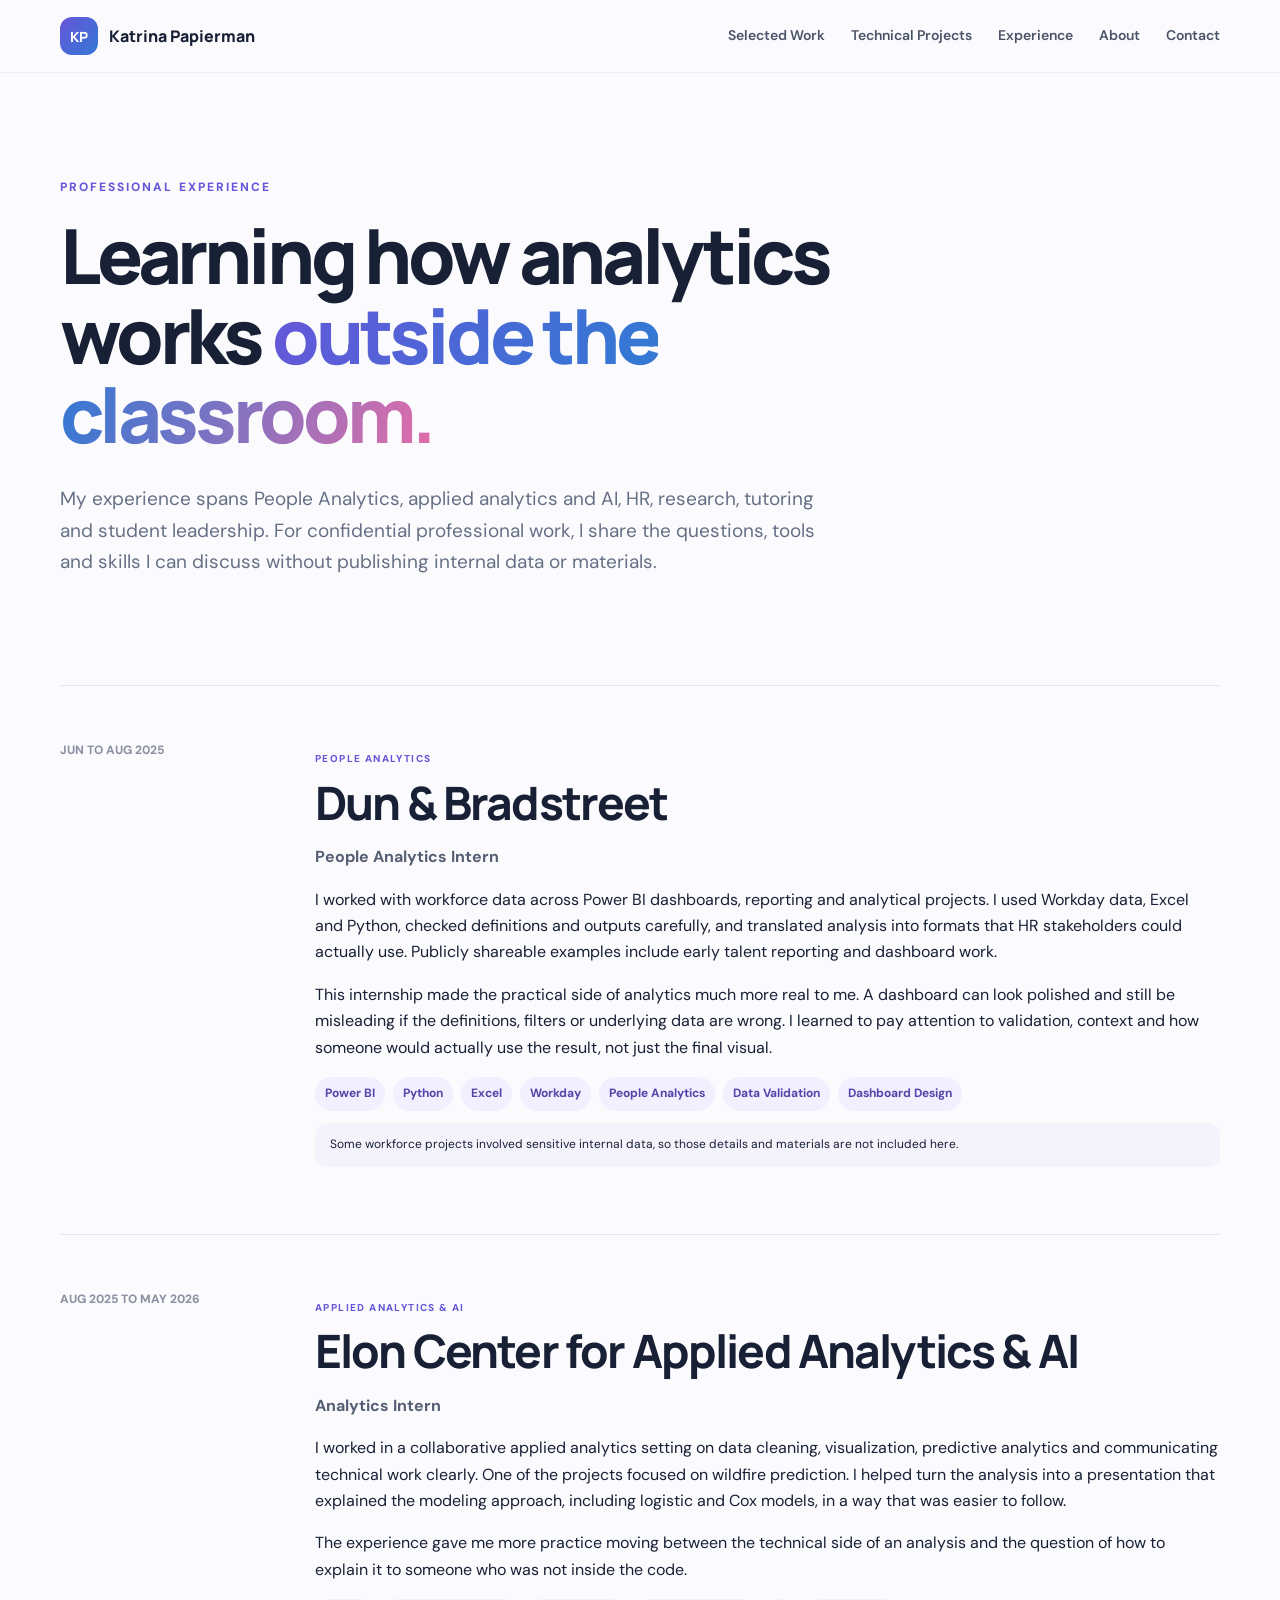
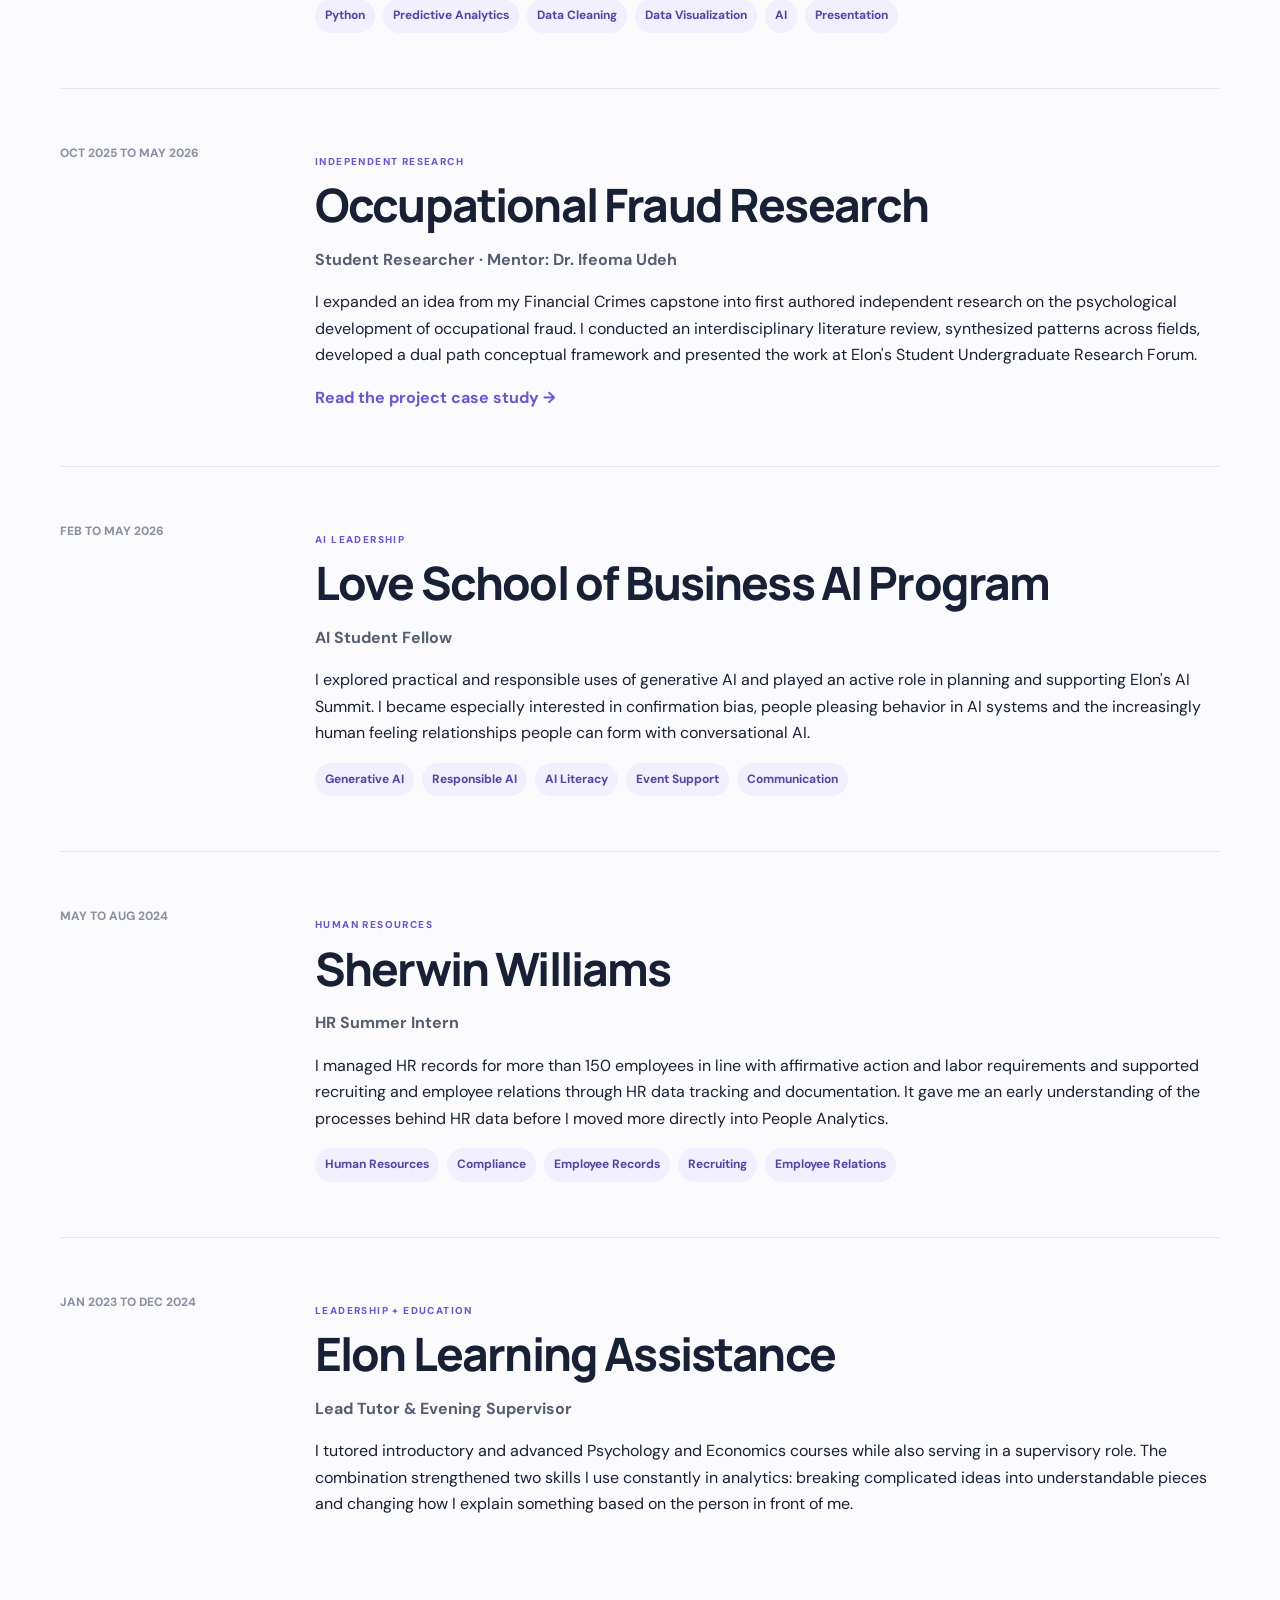
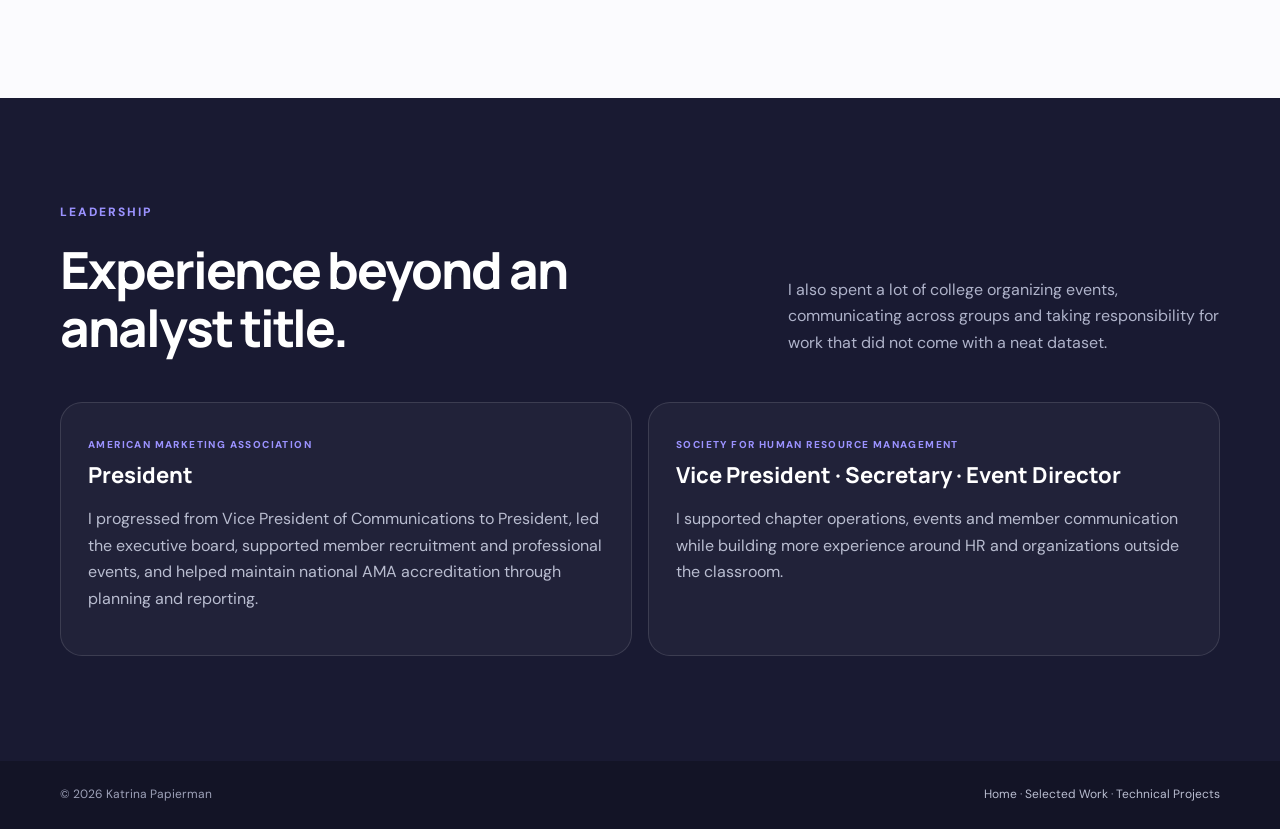
==== commit e925a522: "Align experience navigation with final portfolio structure" ====
--- a/experience.html
+++ b/experience.html
@@ -1,8 +1 @@
-<!doctype html><html lang="en"><head><meta charset="utf-8"><meta name="viewport" content="width=device-width,initial-scale=1"><meta name="description" content="Professional experience and leadership by Katrina Papierman."><title>Experience | Katrina Papierman</title><link rel="preconnect" href="https://fonts.googleapis.com"><link rel="preconnect" href="https://fonts.gstatic.com" crossorigin><link href="https://fonts.googleapis.com/css2?family=DM+Sans:wght@400;500;600;700&family=Manrope:wght@500;600;700;800&display=swap" rel="stylesheet"><link rel="stylesheet" href="styles.css"></head><body><header class="nav-wrap"><nav class="nav container"><a class="brand name-brand" href="index.html"><span class="brand-mark">KP</span><span class="brand-name">Katrina Papierman</span></a><div class="nav-links"><a href="work.html">Work</a><a href="projects.html">Projects</a><a href="experience.html">Experience</a><a href="index.html#about">About</a><a href="index.html#contact">Contact</a></div></nav></header><main><section class="page-hero container"><p class="eyebrow">PROFESSIONAL EXPERIENCE</p><h1>Learning how analytics works <em>outside the classroom.</em></h1><p>My experience spans People Analytics, applied analytics and AI, HR, research, tutoring and student leadership. For confidential professional work, I share the questions, tools and skills I can discuss without publishing internal data or materials.</p></section><section class="timeline container">
-<article class="timeline-item"><div class="timeline-date">JUN TO AUG 2025</div><div><p class="role-type purple">PEOPLE ANALYTICS</p><h2>Dun & Bradstreet</h2><p class="role-dark">People Analytics Intern</p><p>I worked with workforce data across Power BI dashboards, reporting and analytical projects. I used Workday data, Excel and Python, checked definitions and outputs carefully, and translated analysis into formats that HR stakeholders could actually use. Publicly shareable examples include early talent reporting and dashboard work.</p><p>This internship made the practical side of analytics much more real to me. A dashboard can look polished and still be misleading if the definitions, filters or underlying data are wrong. I learned to pay attention to validation, context and how someone would actually use the result, not just the final visual.</p><div class="chips"><span>Power BI</span><span>Python</span><span>Excel</span><span>Workday</span><span>People Analytics</span><span>Data Validation</span><span>Dashboard Design</span></div><p class="confidential">Some workforce projects involved sensitive internal data, so those details and materials are not included here.</p></div></article>
-<article class="timeline-item"><div class="timeline-date">AUG 2025 TO MAY 2026</div><div><p class="role-type purple">APPLIED ANALYTICS & AI</p><h2>Elon Center for Applied Analytics & AI</h2><p class="role-dark">Analytics Intern</p><p>I worked in a collaborative applied analytics setting on data cleaning, visualization, predictive analytics and communicating technical work clearly. One of the projects focused on wildfire prediction. I helped turn the analysis into a presentation that explained the modeling approach, including logistic and Cox models, in a way that was easier to follow.</p><p>The experience gave me more practice moving between the technical side of an analysis and the question of how to explain it to someone who was not inside the code.</p><div class="chips"><span>Python</span><span>Predictive Analytics</span><span>Data Cleaning</span><span>Data Visualization</span><span>AI</span><span>Presentation</span></div></div></article>
-<article class="timeline-item"><div class="timeline-date">OCT 2025 TO MAY 2026</div><div><p class="role-type purple">INDEPENDENT RESEARCH</p><h2>Occupational Fraud Research</h2><p class="role-dark">Student Researcher · Mentor: Dr. Ifeoma Udeh</p><p>I expanded an idea from my Financial Crimes capstone into first authored independent research on the psychological development of occupational fraud. I conducted an interdisciplinary literature review, synthesized patterns across fields, developed a dual path conceptual framework and presented the work at Elon's Student Undergraduate Research Forum.</p><a class="text-link" href="work.html#fraud">Read the project case study →</a></div></article>
-<article class="timeline-item"><div class="timeline-date">FEB TO MAY 2026</div><div><p class="role-type purple">AI LEADERSHIP</p><h2>Love School of Business AI Program</h2><p class="role-dark">AI Student Fellow</p><p>I explored practical and responsible uses of generative AI and played an active role in planning and supporting Elon's AI Summit. I became especially interested in confirmation bias, people pleasing behavior in AI systems and the increasingly human feeling relationships people can form with conversational AI.</p><div class="chips"><span>Generative AI</span><span>Responsible AI</span><span>AI Literacy</span><span>Event Support</span><span>Communication</span></div></div></article>
-<article class="timeline-item"><div class="timeline-date">MAY TO AUG 2024</div><div><p class="role-type purple">HUMAN RESOURCES</p><h2>Sherwin Williams</h2><p class="role-dark">HR Summer Intern</p><p>I managed HR records for more than 150 employees in line with affirmative action and labor requirements and supported recruiting and employee relations through HR data tracking and documentation. It gave me an early understanding of the processes behind HR data before I moved more directly into People Analytics.</p><div class="chips"><span>Human Resources</span><span>Compliance</span><span>Employee Records</span><span>Recruiting</span><span>Employee Relations</span></div></div></article>
-<article class="timeline-item"><div class="timeline-date">JAN 2023 TO DEC 2024</div><div><p class="role-type purple">LEADERSHIP + EDUCATION</p><h2>Elon Learning Assistance</h2><p class="role-dark">Lead Tutor & Evening Supervisor</p><p>I tutored introductory and advanced Psychology and Economics courses while also serving in a supervisory role. The combination strengthened two skills I use constantly in analytics: breaking complicated ideas into understandable pieces and changing how I explain something based on the person in front of me.</p></div></article>
-</section><section class="additional-work"><div class="container"><div class="section-heading light"><div><p class="eyebrow">LEADERSHIP</p><h2>Experience beyond an analyst title.</h2></div><p>I also spent a lot of college organizing events, communicating across groups and taking responsibility for work that did not come with a neat dataset.</p></div><div class="mini-grid"><article><span>American Marketing Association</span><h3>President</h3><p>I progressed from Vice President of Communications to President, led the executive board, supported member recruitment and professional events, and helped maintain national AMA accreditation through planning and reporting.</p></article><article><span>Society for Human Resource Management</span><h3>Vice President · Secretary · Event Director</h3><p>I supported chapter operations, events and member communication while building more experience around HR and organizations outside the classroom.</p></article></div></div></section></main><footer><div class="container"><span>© 2026 Katrina Papierman</span><span><a href="index.html">Home</a> · <a href="work.html">Work</a> · <a href="projects.html">Projects</a></span></div></footer></body></html>+<!doctype html><html lang="en"><head><meta charset="utf-8"><meta name="viewport" content="width=device-width,initial-scale=1"><meta name="description" content="Professional experience and leadership by Katrina Papierman."><title>Experience | Katrina Papierman</title><link rel="preconnect" href="https://fonts.googleapis.com"><link rel="preconnect" href="https://fonts.gstatic.com" crossorigin><link href="https://fonts.googleapis.com/css2?family=DM+Sans:wght@400;500;600;700&family=Manrope:wght@500;600;700;800&display=swap" rel="stylesheet"><link rel="stylesheet" href="styles.css"><style>html,body{max-width:100%;overflow-x:hidden}.timeline-item>*{min-width:0}</style></head><body><header class="nav-wrap"><nav class="nav container"><a class="brand name-brand" href="index.html"><span class="brand-mark">KP</span><span class="brand-name">Katrina Papierman</span></a><div class="nav-links"><a href="work.html">Selected Work</a><a href="projects.html">Technical Projects</a><a href="experience.html">Experience</a><a href="index.html#about">About</a><a href="index.html#contact">Contact</a></div></nav></header><main><section class="page-hero container"><p class="eyebrow">PROFESSIONAL EXPERIENCE</p><h1>Learning how analytics works <em>outside the classroom.</em></h1><p>My experience spans People Analytics, applied analytics and AI, HR, research, tutoring and student leadership. For confidential professional work, I share the questions, tools and skills I can discuss without publishing internal data or materials.</p></section><section class="timeline container"><article class="timeline-item"><div class="timeline-date">JUN TO AUG 2025</div><div><p class="role-type purple">PEOPLE ANALYTICS</p><h2>Dun &amp; Bradstreet</h2><p class="role-dark">People Analytics Intern</p><p>I worked with workforce data across Power BI dashboards, reporting and analytical projects. I used Workday data, Excel and Python, checked definitions and outputs carefully, and translated analysis into formats that HR stakeholders could actually use. Publicly shareable examples include early talent reporting and dashboard work.</p><p>This internship made the practical side of analytics much more real to me. A dashboard can look polished and still be misleading if the definitions, filters or underlying data are wrong. I learned to pay attention to validation, context and how someone would actually use the result, not just the final visual.</p><div class="chips"><span>Power BI</span><span>Python</span><span>Excel</span><span>Workday</span><span>People Analytics</span><span>Data Validation</span><span>Dashboard Design</span></div><p class="confidential">Some workforce projects involved sensitive internal data, so those details and materials are not included here.</p></div></article><article class="timeline-item"><div class="timeline-date">AUG 2025 TO MAY 2026</div><div><p class="role-type purple">APPLIED ANALYTICS &amp; AI</p><h2>Elon Center for Applied Analytics &amp; AI</h2><p class="role-dark">Analytics Intern</p><p>I worked in a collaborative applied analytics setting on data cleaning, visualization, predictive analytics and communicating technical work clearly. One of the projects focused on wildfire prediction. I helped turn the analysis into a presentation that explained the modeling approach, including logistic and Cox models, in a way that was easier to follow.</p><p>The experience gave me more practice moving between the technical side of an analysis and the question of how to explain it to someone who was not inside the code.</p><div class="chips"><span>Python</span><span>Predictive Analytics</span><span>Data Cleaning</span><span>Data Visualization</span><span>AI</span><span>Presentation</span></div></div></article><article class="timeline-item"><div class="timeline-date">OCT 2025 TO MAY 2026</div><div><p class="role-type purple">INDEPENDENT RESEARCH</p><h2>Occupational Fraud Research</h2><p class="role-dark">Student Researcher · Mentor: Dr. Ifeoma Udeh</p><p>I expanded an idea from my Financial Crimes capstone into first authored independent research on the psychological development of occupational fraud. I conducted an interdisciplinary literature review, synthesized patterns across fields, developed a dual path conceptual framework and presented the work at Elon's Student Undergraduate Research Forum.</p><a class="text-link" href="work.html#fraud">Read the project case study →</a></div></article><article class="timeline-item"><div class="timeline-date">FEB TO MAY 2026</div><div><p class="role-type purple">AI LEADERSHIP</p><h2>Love School of Business AI Program</h2><p class="role-dark">AI Student Fellow</p><p>I explored practical and responsible uses of generative AI and played an active role in planning and supporting Elon's AI Summit. I became especially interested in confirmation bias, people pleasing behavior in AI systems and the increasingly human feeling relationships people can form with conversational AI.</p><div class="chips"><span>Generative AI</span><span>Responsible AI</span><span>AI Literacy</span><span>Event Support</span><span>Communication</span></div></div></article><article class="timeline-item"><div class="timeline-date">MAY TO AUG 2024</div><div><p class="role-type purple">HUMAN RESOURCES</p><h2>Sherwin Williams</h2><p class="role-dark">HR Summer Intern</p><p>I managed HR records for more than 150 employees in line with affirmative action and labor requirements and supported recruiting and employee relations through HR data tracking and documentation. It gave me an early understanding of the processes behind HR data before I moved more directly into People Analytics.</p><div class="chips"><span>Human Resources</span><span>Compliance</span><span>Employee Records</span><span>Recruiting</span><span>Employee Relations</span></div></div></article><article class="timeline-item"><div class="timeline-date">JAN 2023 TO DEC 2024</div><div><p class="role-type purple">LEADERSHIP + EDUCATION</p><h2>Elon Learning Assistance</h2><p class="role-dark">Lead Tutor &amp; Evening Supervisor</p><p>I tutored introductory and advanced Psychology and Economics courses while also serving in a supervisory role. The combination strengthened two skills I use constantly in analytics: breaking complicated ideas into understandable pieces and changing how I explain something based on the person in front of me.</p></div></article></section><section class="additional-work"><div class="container"><div class="section-heading light"><div><p class="eyebrow">LEADERSHIP</p><h2>Experience beyond an analyst title.</h2></div><p>I also spent a lot of college organizing events, communicating across groups and taking responsibility for work that did not come with a neat dataset.</p></div><div class="mini-grid"><article><span>American Marketing Association</span><h3>President</h3><p>I progressed from Vice President of Communications to President, led the executive board, supported member recruitment and professional events, and helped maintain national AMA accreditation through planning and reporting.</p></article><article><span>Society for Human Resource Management</span><h3>Vice President · Secretary · Event Director</h3><p>I supported chapter operations, events and member communication while building more experience around HR and organizations outside the classroom.</p></article></div></div></section></main><footer><div class="container"><span>© 2026 Katrina Papierman</span><span><a href="index.html">Home</a> · <a href="work.html">Selected Work</a> · <a href="projects.html">Technical Projects</a></span></div></footer></body></html>
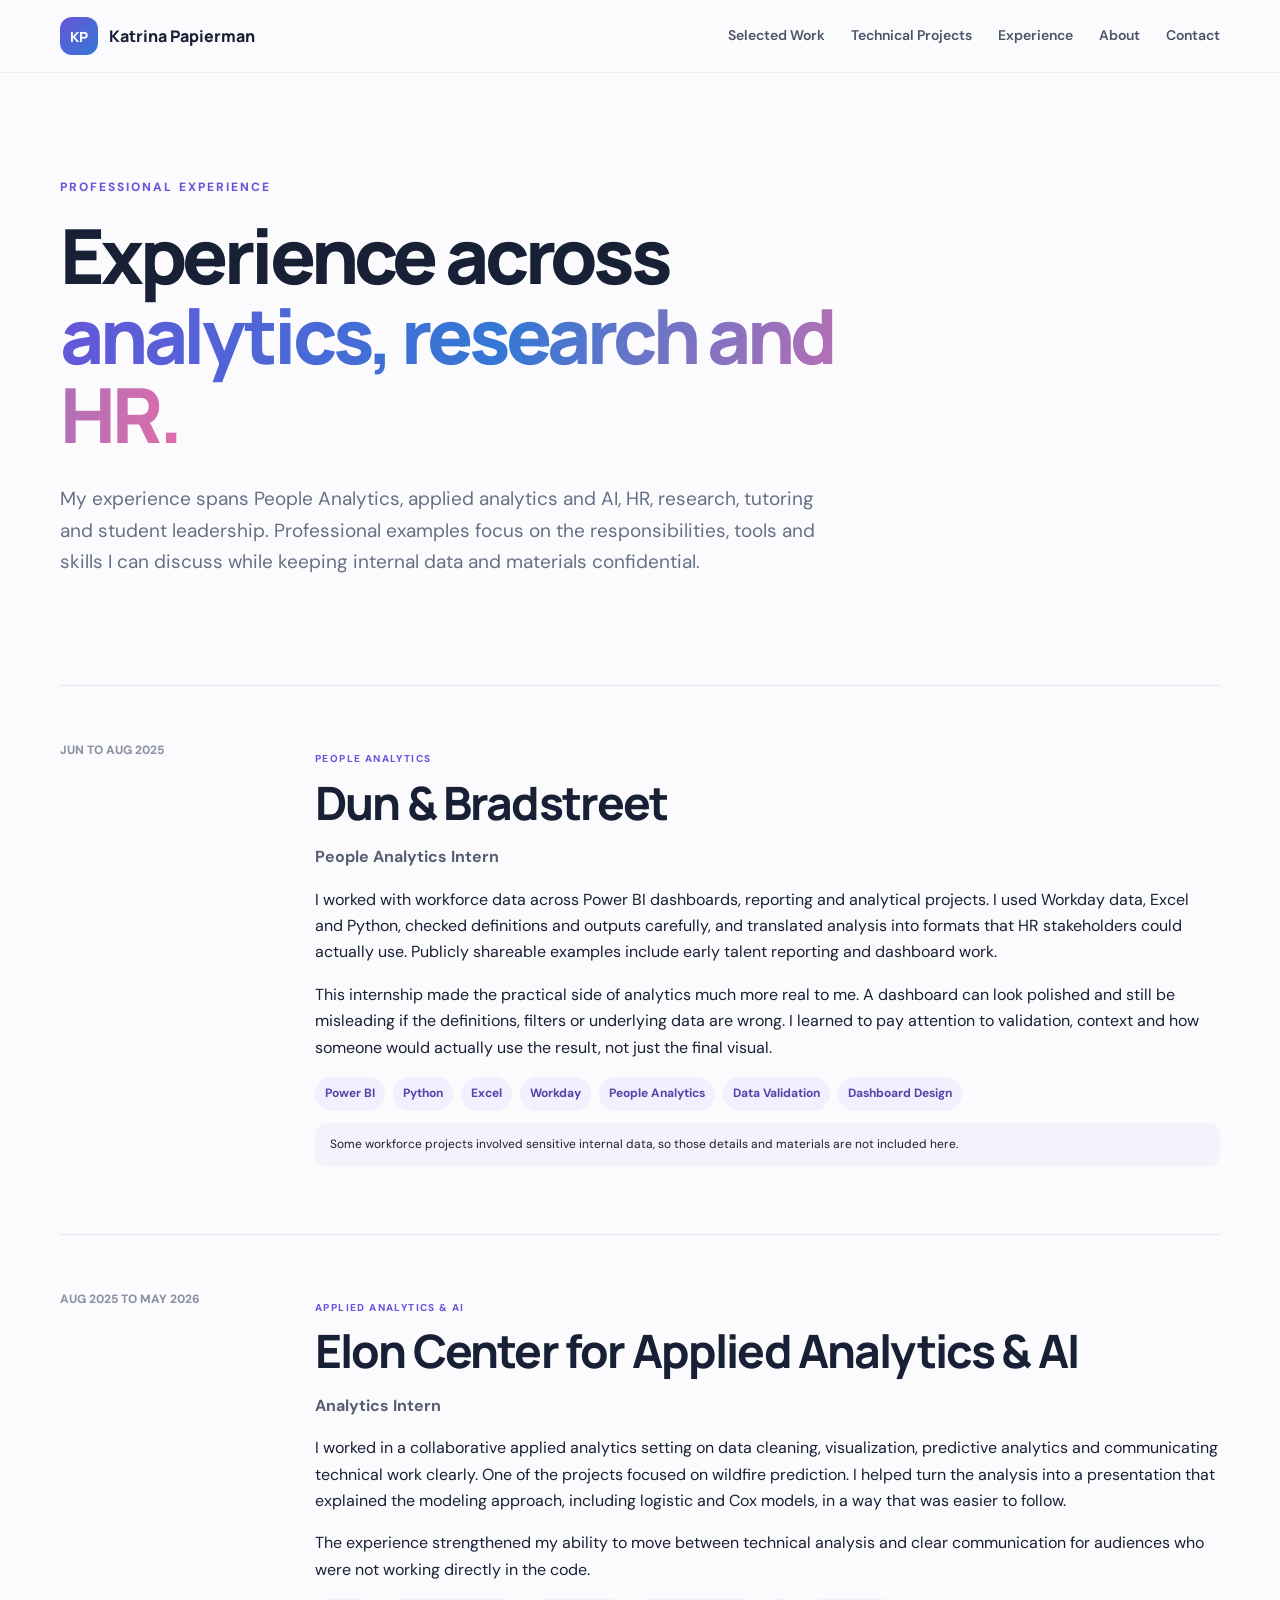
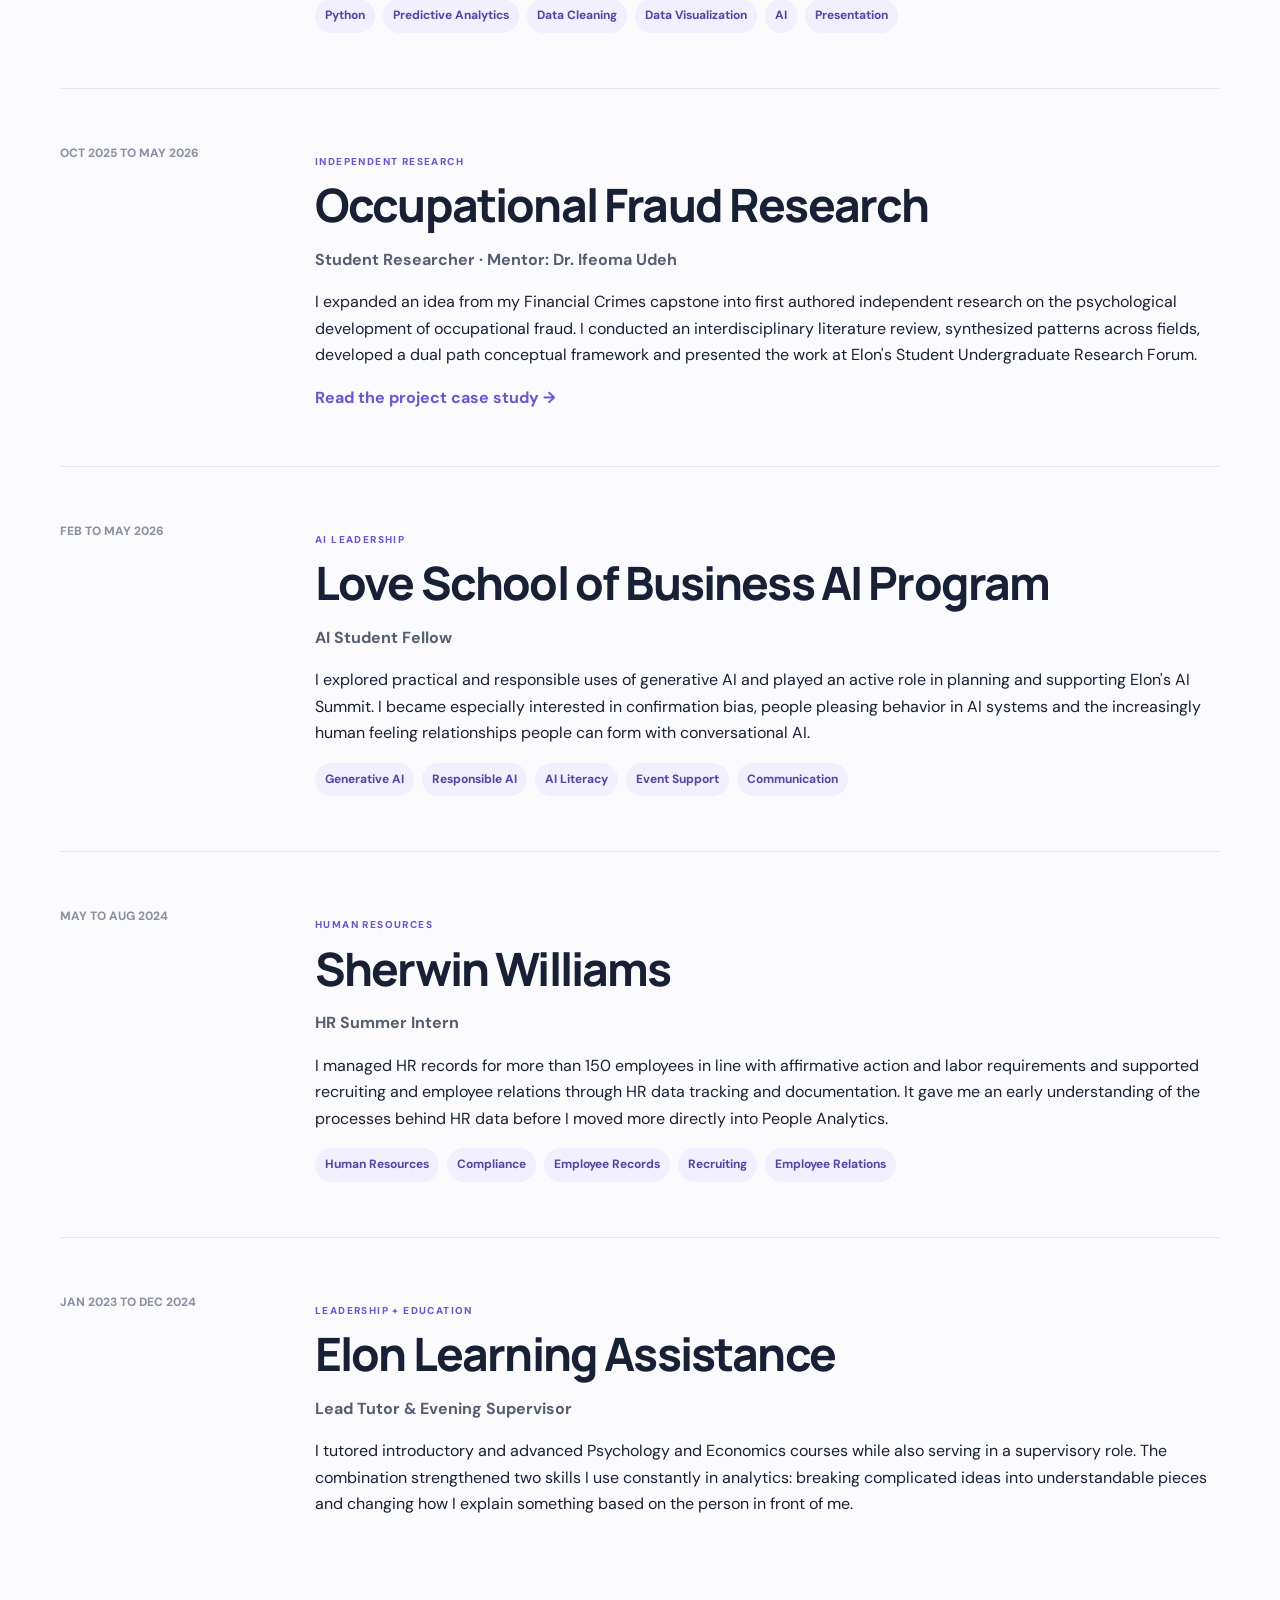
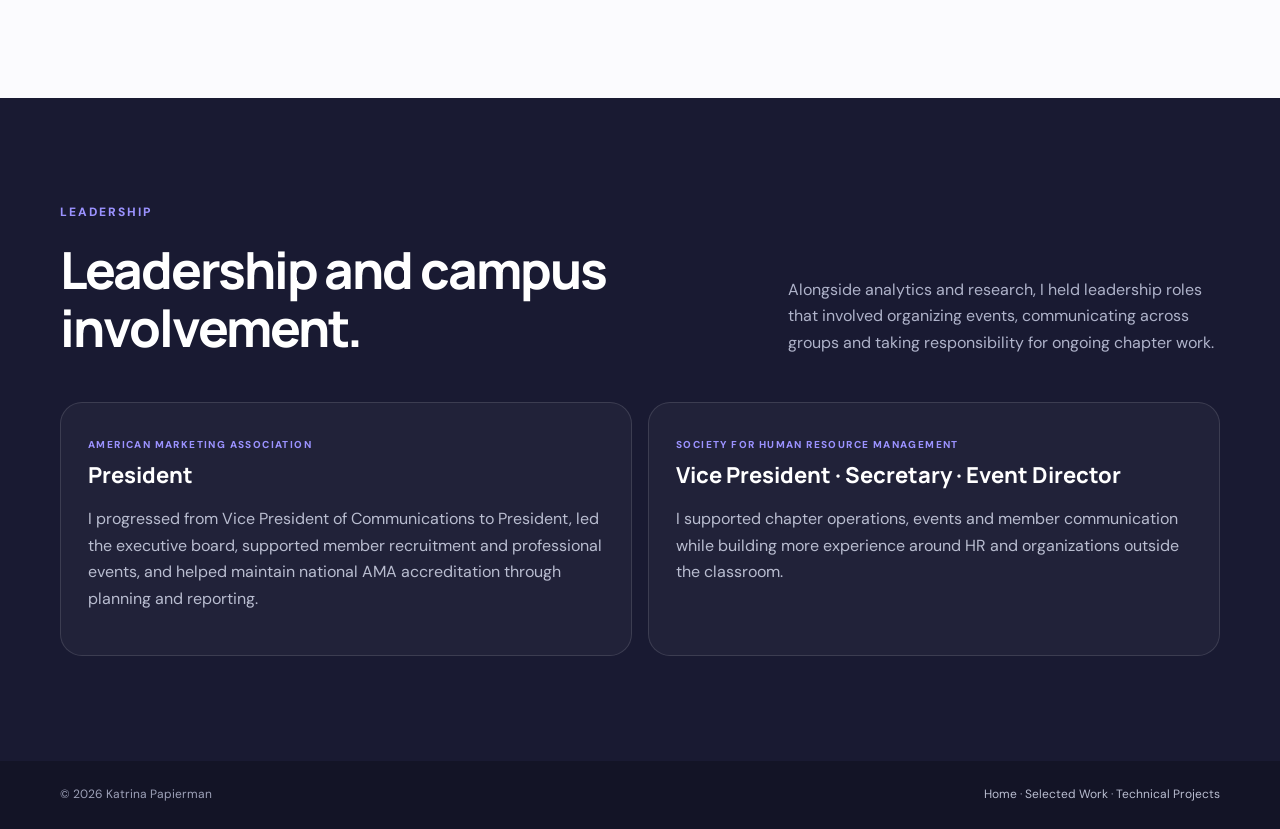
==== commit 9cd1f187: "Polish experience page language" ====
--- a/experience.html
+++ b/experience.html
@@ -1 +1 @@
-<!doctype html><html lang="en"><head><meta charset="utf-8"><meta name="viewport" content="width=device-width,initial-scale=1"><meta name="description" content="Professional experience and leadership by Katrina Papierman."><title>Experience | Katrina Papierman</title><link rel="preconnect" href="https://fonts.googleapis.com"><link rel="preconnect" href="https://fonts.gstatic.com" crossorigin><link href="https://fonts.googleapis.com/css2?family=DM+Sans:wght@400;500;600;700&family=Manrope:wght@500;600;700;800&display=swap" rel="stylesheet"><link rel="stylesheet" href="styles.css"><style>html,body{max-width:100%;overflow-x:hidden}.timeline-item>*{min-width:0}</style></head><body><header class="nav-wrap"><nav class="nav container"><a class="brand name-brand" href="index.html"><span class="brand-mark">KP</span><span class="brand-name">Katrina Papierman</span></a><div class="nav-links"><a href="work.html">Selected Work</a><a href="projects.html">Technical Projects</a><a href="experience.html">Experience</a><a href="index.html#about">About</a><a href="index.html#contact">Contact</a></div></nav></header><main><section class="page-hero container"><p class="eyebrow">PROFESSIONAL EXPERIENCE</p><h1>Learning how analytics works <em>outside the classroom.</em></h1><p>My experience spans People Analytics, applied analytics and AI, HR, research, tutoring and student leadership. For confidential professional work, I share the questions, tools and skills I can discuss without publishing internal data or materials.</p></section><section class="timeline container"><article class="timeline-item"><div class="timeline-date">JUN TO AUG 2025</div><div><p class="role-type purple">PEOPLE ANALYTICS</p><h2>Dun &amp; Bradstreet</h2><p class="role-dark">People Analytics Intern</p><p>I worked with workforce data across Power BI dashboards, reporting and analytical projects. I used Workday data, Excel and Python, checked definitions and outputs carefully, and translated analysis into formats that HR stakeholders could actually use. Publicly shareable examples include early talent reporting and dashboard work.</p><p>This internship made the practical side of analytics much more real to me. A dashboard can look polished and still be misleading if the definitions, filters or underlying data are wrong. I learned to pay attention to validation, context and how someone would actually use the result, not just the final visual.</p><div class="chips"><span>Power BI</span><span>Python</span><span>Excel</span><span>Workday</span><span>People Analytics</span><span>Data Validation</span><span>Dashboard Design</span></div><p class="confidential">Some workforce projects involved sensitive internal data, so those details and materials are not included here.</p></div></article><article class="timeline-item"><div class="timeline-date">AUG 2025 TO MAY 2026</div><div><p class="role-type purple">APPLIED ANALYTICS &amp; AI</p><h2>Elon Center for Applied Analytics &amp; AI</h2><p class="role-dark">Analytics Intern</p><p>I worked in a collaborative applied analytics setting on data cleaning, visualization, predictive analytics and communicating technical work clearly. One of the projects focused on wildfire prediction. I helped turn the analysis into a presentation that explained the modeling approach, including logistic and Cox models, in a way that was easier to follow.</p><p>The experience gave me more practice moving between the technical side of an analysis and the question of how to explain it to someone who was not inside the code.</p><div class="chips"><span>Python</span><span>Predictive Analytics</span><span>Data Cleaning</span><span>Data Visualization</span><span>AI</span><span>Presentation</span></div></div></article><article class="timeline-item"><div class="timeline-date">OCT 2025 TO MAY 2026</div><div><p class="role-type purple">INDEPENDENT RESEARCH</p><h2>Occupational Fraud Research</h2><p class="role-dark">Student Researcher · Mentor: Dr. Ifeoma Udeh</p><p>I expanded an idea from my Financial Crimes capstone into first authored independent research on the psychological development of occupational fraud. I conducted an interdisciplinary literature review, synthesized patterns across fields, developed a dual path conceptual framework and presented the work at Elon's Student Undergraduate Research Forum.</p><a class="text-link" href="work.html#fraud">Read the project case study →</a></div></article><article class="timeline-item"><div class="timeline-date">FEB TO MAY 2026</div><div><p class="role-type purple">AI LEADERSHIP</p><h2>Love School of Business AI Program</h2><p class="role-dark">AI Student Fellow</p><p>I explored practical and responsible uses of generative AI and played an active role in planning and supporting Elon's AI Summit. I became especially interested in confirmation bias, people pleasing behavior in AI systems and the increasingly human feeling relationships people can form with conversational AI.</p><div class="chips"><span>Generative AI</span><span>Responsible AI</span><span>AI Literacy</span><span>Event Support</span><span>Communication</span></div></div></article><article class="timeline-item"><div class="timeline-date">MAY TO AUG 2024</div><div><p class="role-type purple">HUMAN RESOURCES</p><h2>Sherwin Williams</h2><p class="role-dark">HR Summer Intern</p><p>I managed HR records for more than 150 employees in line with affirmative action and labor requirements and supported recruiting and employee relations through HR data tracking and documentation. It gave me an early understanding of the processes behind HR data before I moved more directly into People Analytics.</p><div class="chips"><span>Human Resources</span><span>Compliance</span><span>Employee Records</span><span>Recruiting</span><span>Employee Relations</span></div></div></article><article class="timeline-item"><div class="timeline-date">JAN 2023 TO DEC 2024</div><div><p class="role-type purple">LEADERSHIP + EDUCATION</p><h2>Elon Learning Assistance</h2><p class="role-dark">Lead Tutor &amp; Evening Supervisor</p><p>I tutored introductory and advanced Psychology and Economics courses while also serving in a supervisory role. The combination strengthened two skills I use constantly in analytics: breaking complicated ideas into understandable pieces and changing how I explain something based on the person in front of me.</p></div></article></section><section class="additional-work"><div class="container"><div class="section-heading light"><div><p class="eyebrow">LEADERSHIP</p><h2>Experience beyond an analyst title.</h2></div><p>I also spent a lot of college organizing events, communicating across groups and taking responsibility for work that did not come with a neat dataset.</p></div><div class="mini-grid"><article><span>American Marketing Association</span><h3>President</h3><p>I progressed from Vice President of Communications to President, led the executive board, supported member recruitment and professional events, and helped maintain national AMA accreditation through planning and reporting.</p></article><article><span>Society for Human Resource Management</span><h3>Vice President · Secretary · Event Director</h3><p>I supported chapter operations, events and member communication while building more experience around HR and organizations outside the classroom.</p></article></div></div></section></main><footer><div class="container"><span>© 2026 Katrina Papierman</span><span><a href="index.html">Home</a> · <a href="work.html">Selected Work</a> · <a href="projects.html">Technical Projects</a></span></div></footer></body></html>+<!doctype html><html lang="en"><head><meta charset="utf-8"><meta name="viewport" content="width=device-width,initial-scale=1"><meta name="description" content="Professional experience and leadership by Katrina Papierman."><title>Experience | Katrina Papierman</title><link rel="preconnect" href="https://fonts.googleapis.com"><link rel="preconnect" href="https://fonts.gstatic.com" crossorigin><link href="https://fonts.googleapis.com/css2?family=DM+Sans:wght@400;500;600;700&family=Manrope:wght@500;600;700;800&display=swap" rel="stylesheet"><link rel="stylesheet" href="styles.css"><style>html,body{max-width:100%;overflow-x:hidden}.timeline-item>*{min-width:0}</style></head><body><header class="nav-wrap"><nav class="nav container"><a class="brand name-brand" href="index.html"><span class="brand-mark">KP</span><span class="brand-name">Katrina Papierman</span></a><div class="nav-links"><a href="work.html">Selected Work</a><a href="projects.html">Technical Projects</a><a href="experience.html">Experience</a><a href="index.html#about">About</a><a href="index.html#contact">Contact</a></div></nav></header><main><section class="page-hero container"><p class="eyebrow">PROFESSIONAL EXPERIENCE</p><h1>Experience across <em>analytics, research and HR.</em></h1><p>My experience spans People Analytics, applied analytics and AI, HR, research, tutoring and student leadership. Professional examples focus on the responsibilities, tools and skills I can discuss while keeping internal data and materials confidential.</p></section><section class="timeline container"><article class="timeline-item"><div class="timeline-date">JUN TO AUG 2025</div><div><p class="role-type purple">PEOPLE ANALYTICS</p><h2>Dun &amp; Bradstreet</h2><p class="role-dark">People Analytics Intern</p><p>I worked with workforce data across Power BI dashboards, reporting and analytical projects. I used Workday data, Excel and Python, checked definitions and outputs carefully, and translated analysis into formats that HR stakeholders could actually use. Publicly shareable examples include early talent reporting and dashboard work.</p><p>This internship made the practical side of analytics much more real to me. A dashboard can look polished and still be misleading if the definitions, filters or underlying data are wrong. I learned to pay attention to validation, context and how someone would actually use the result, not just the final visual.</p><div class="chips"><span>Power BI</span><span>Python</span><span>Excel</span><span>Workday</span><span>People Analytics</span><span>Data Validation</span><span>Dashboard Design</span></div><p class="confidential">Some workforce projects involved sensitive internal data, so those details and materials are not included here.</p></div></article><article class="timeline-item"><div class="timeline-date">AUG 2025 TO MAY 2026</div><div><p class="role-type purple">APPLIED ANALYTICS &amp; AI</p><h2>Elon Center for Applied Analytics &amp; AI</h2><p class="role-dark">Analytics Intern</p><p>I worked in a collaborative applied analytics setting on data cleaning, visualization, predictive analytics and communicating technical work clearly. One of the projects focused on wildfire prediction. I helped turn the analysis into a presentation that explained the modeling approach, including logistic and Cox models, in a way that was easier to follow.</p><p>The experience strengthened my ability to move between technical analysis and clear communication for audiences who were not working directly in the code.</p><div class="chips"><span>Python</span><span>Predictive Analytics</span><span>Data Cleaning</span><span>Data Visualization</span><span>AI</span><span>Presentation</span></div></div></article><article class="timeline-item"><div class="timeline-date">OCT 2025 TO MAY 2026</div><div><p class="role-type purple">INDEPENDENT RESEARCH</p><h2>Occupational Fraud Research</h2><p class="role-dark">Student Researcher · Mentor: Dr. Ifeoma Udeh</p><p>I expanded an idea from my Financial Crimes capstone into first authored independent research on the psychological development of occupational fraud. I conducted an interdisciplinary literature review, synthesized patterns across fields, developed a dual path conceptual framework and presented the work at Elon's Student Undergraduate Research Forum.</p><a class="text-link" href="work.html#fraud">Read the project case study →</a></div></article><article class="timeline-item"><div class="timeline-date">FEB TO MAY 2026</div><div><p class="role-type purple">AI LEADERSHIP</p><h2>Love School of Business AI Program</h2><p class="role-dark">AI Student Fellow</p><p>I explored practical and responsible uses of generative AI and played an active role in planning and supporting Elon's AI Summit. I became especially interested in confirmation bias, people pleasing behavior in AI systems and the increasingly human feeling relationships people can form with conversational AI.</p><div class="chips"><span>Generative AI</span><span>Responsible AI</span><span>AI Literacy</span><span>Event Support</span><span>Communication</span></div></div></article><article class="timeline-item"><div class="timeline-date">MAY TO AUG 2024</div><div><p class="role-type purple">HUMAN RESOURCES</p><h2>Sherwin Williams</h2><p class="role-dark">HR Summer Intern</p><p>I managed HR records for more than 150 employees in line with affirmative action and labor requirements and supported recruiting and employee relations through HR data tracking and documentation. It gave me an early understanding of the processes behind HR data before I moved more directly into People Analytics.</p><div class="chips"><span>Human Resources</span><span>Compliance</span><span>Employee Records</span><span>Recruiting</span><span>Employee Relations</span></div></div></article><article class="timeline-item"><div class="timeline-date">JAN 2023 TO DEC 2024</div><div><p class="role-type purple">LEADERSHIP + EDUCATION</p><h2>Elon Learning Assistance</h2><p class="role-dark">Lead Tutor &amp; Evening Supervisor</p><p>I tutored introductory and advanced Psychology and Economics courses while also serving in a supervisory role. The combination strengthened two skills I use constantly in analytics: breaking complicated ideas into understandable pieces and changing how I explain something based on the person in front of me.</p></div></article></section><section class="additional-work"><div class="container"><div class="section-heading light"><div><p class="eyebrow">LEADERSHIP</p><h2>Leadership and campus involvement.</h2></div><p>Alongside analytics and research, I held leadership roles that involved organizing events, communicating across groups and taking responsibility for ongoing chapter work.</p></div><div class="mini-grid"><article><span>American Marketing Association</span><h3>President</h3><p>I progressed from Vice President of Communications to President, led the executive board, supported member recruitment and professional events, and helped maintain national AMA accreditation through planning and reporting.</p></article><article><span>Society for Human Resource Management</span><h3>Vice President · Secretary · Event Director</h3><p>I supported chapter operations, events and member communication while building more experience around HR and organizations outside the classroom.</p></article></div></div></section></main><footer><div class="container"><span>© 2026 Katrina Papierman</span><span><a href="index.html">Home</a> · <a href="work.html">Selected Work</a> · <a href="projects.html">Technical Projects</a></span></div></footer></body></html>
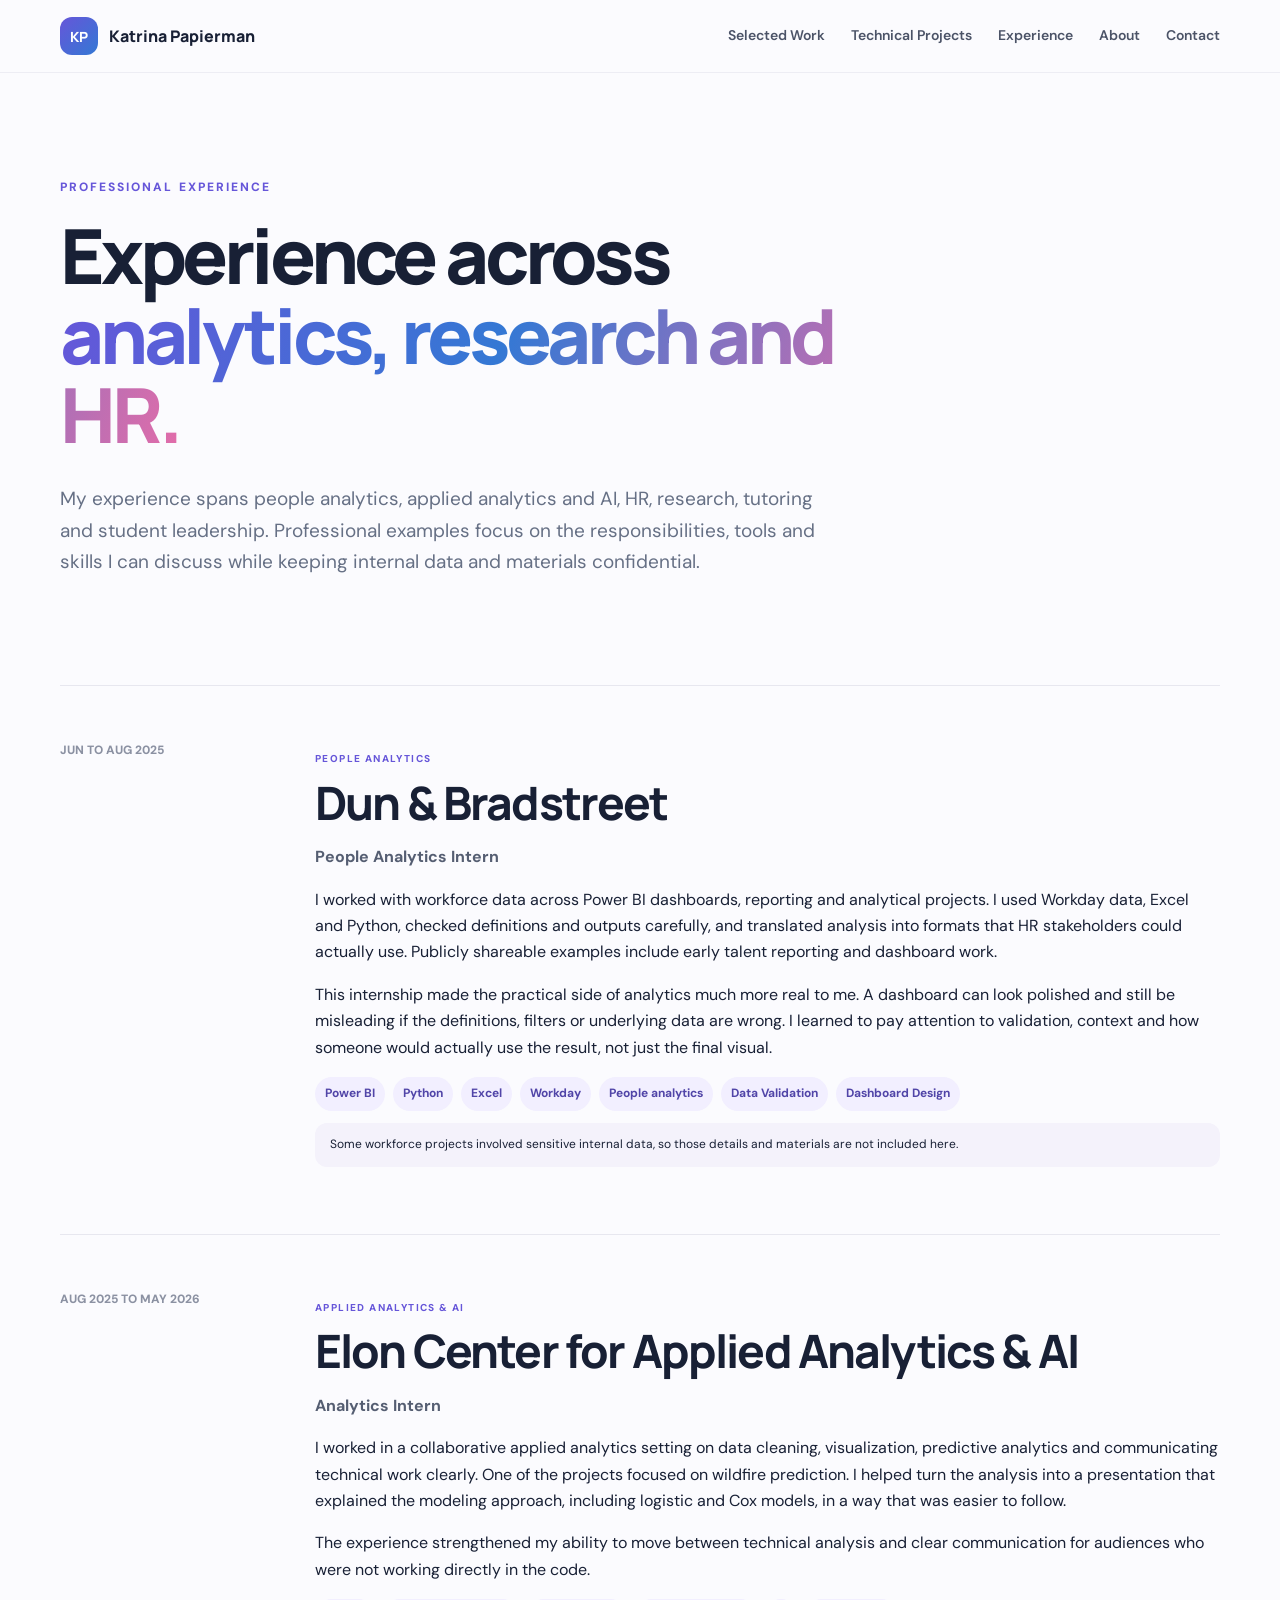
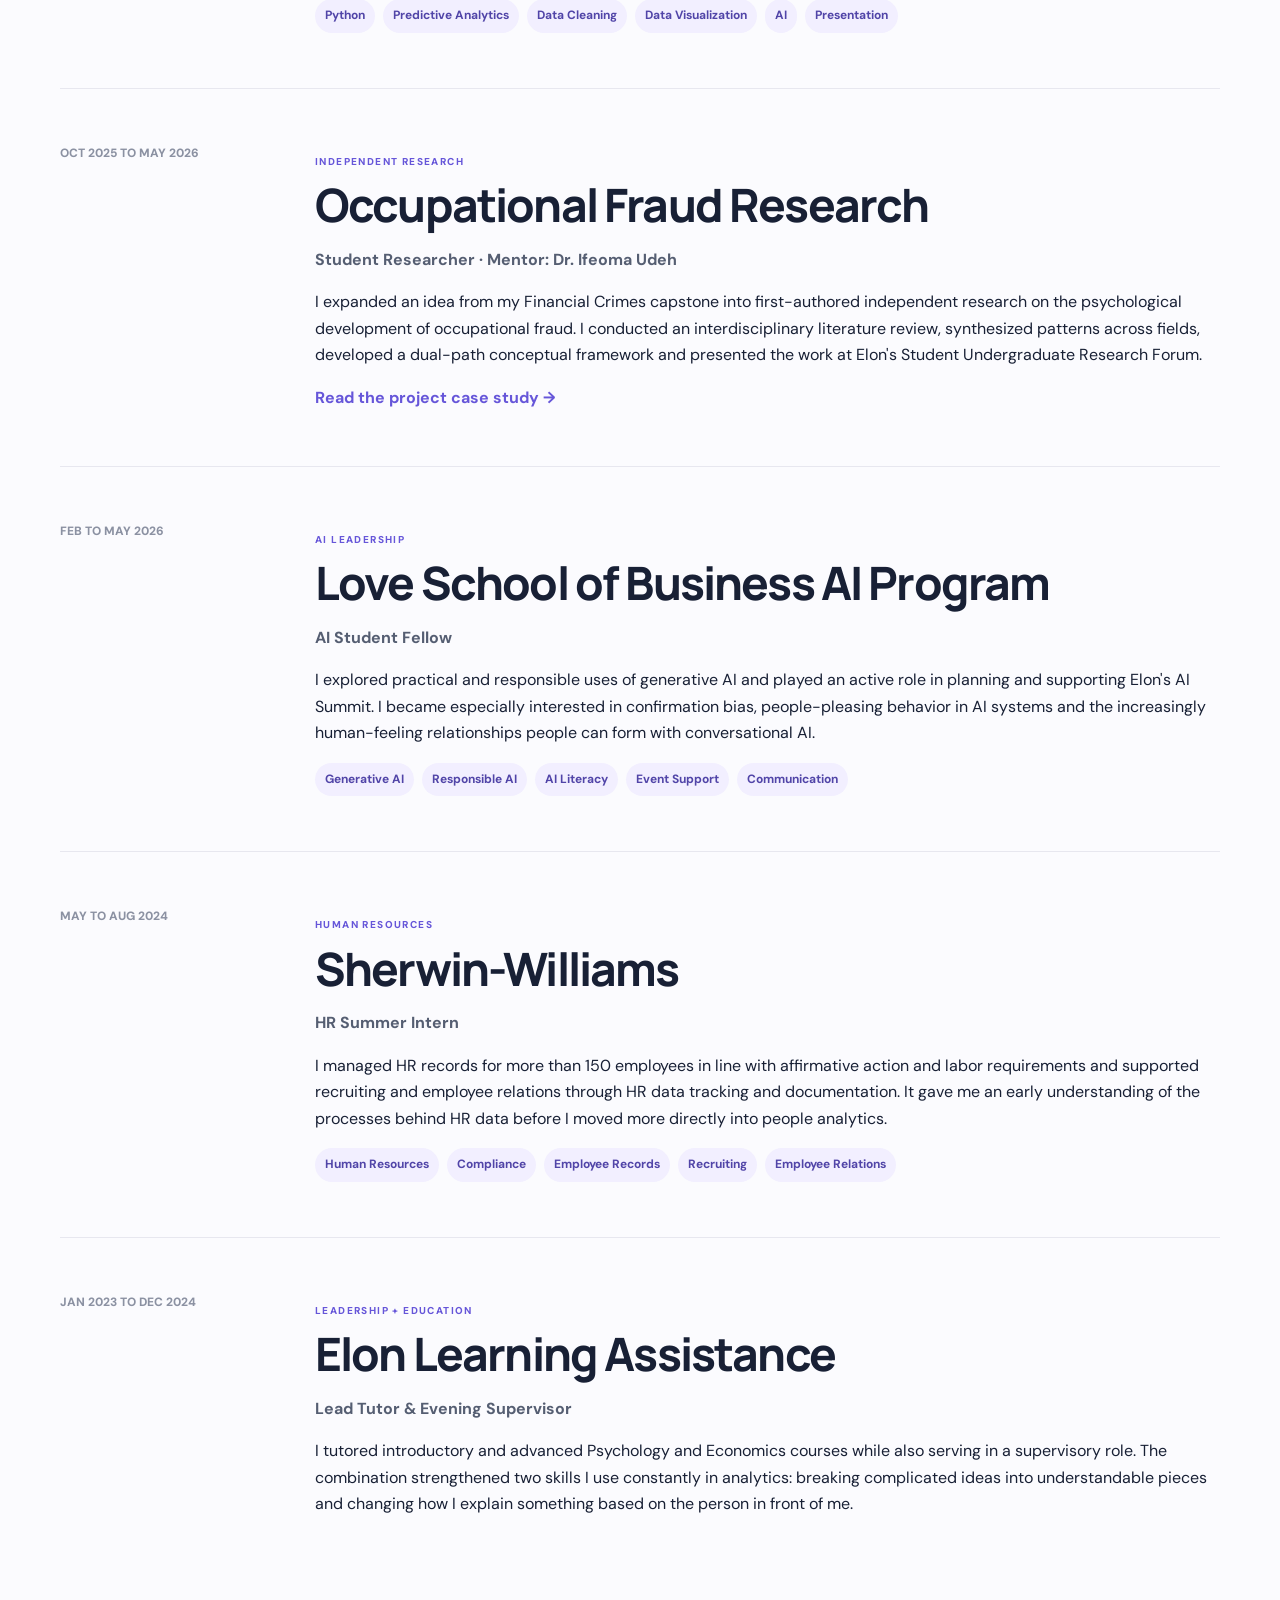
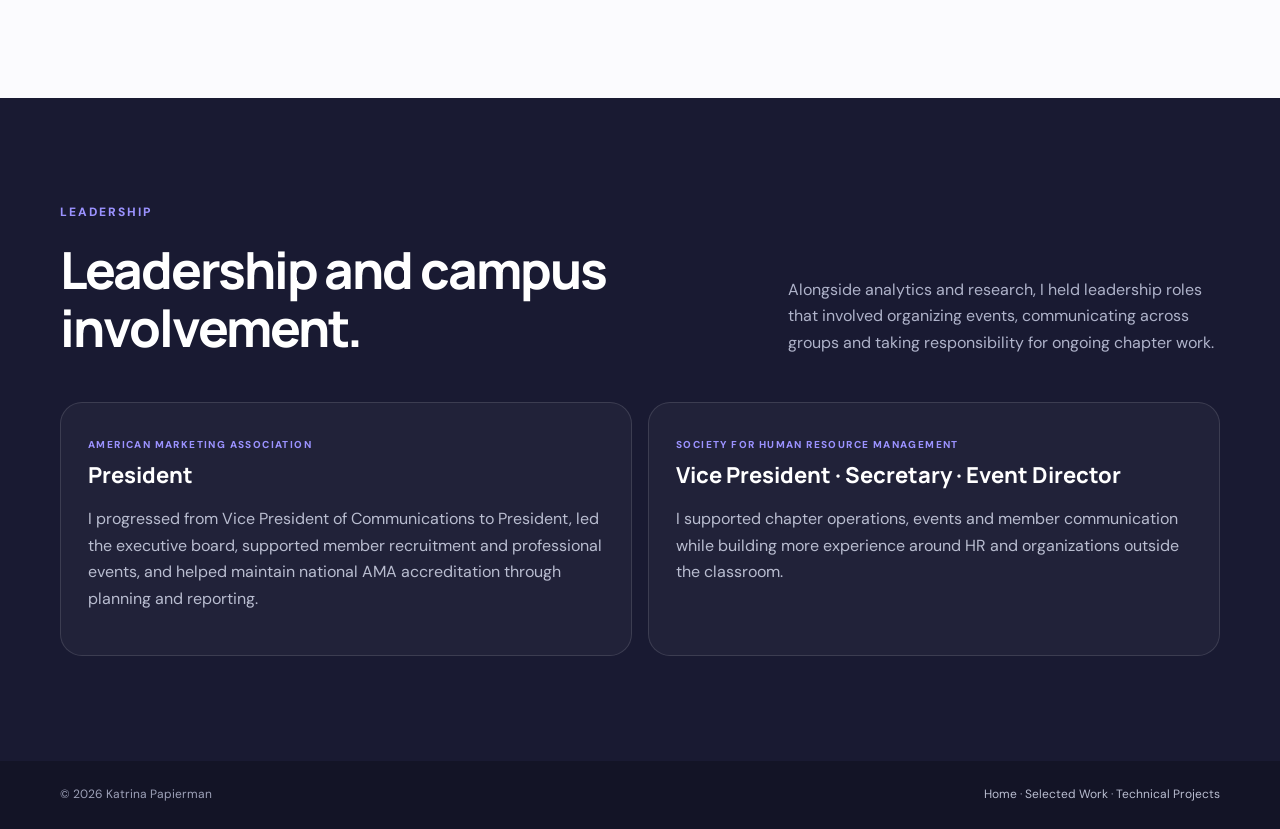
==== commit 8e5cd3ad: "Proofread capitalization grammar and terminology" ====
--- a/experience.html
+++ b/experience.html
@@ -1 +1 @@
-<!doctype html><html lang="en"><head><meta charset="utf-8"><meta name="viewport" content="width=device-width,initial-scale=1"><meta name="description" content="Professional experience and leadership by Katrina Papierman."><title>Experience | Katrina Papierman</title><link rel="preconnect" href="https://fonts.googleapis.com"><link rel="preconnect" href="https://fonts.gstatic.com" crossorigin><link href="https://fonts.googleapis.com/css2?family=DM+Sans:wght@400;500;600;700&family=Manrope:wght@500;600;700;800&display=swap" rel="stylesheet"><link rel="stylesheet" href="styles.css"><style>html,body{max-width:100%;overflow-x:hidden}.timeline-item>*{min-width:0}</style></head><body><header class="nav-wrap"><nav class="nav container"><a class="brand name-brand" href="index.html"><span class="brand-mark">KP</span><span class="brand-name">Katrina Papierman</span></a><div class="nav-links"><a href="work.html">Selected Work</a><a href="projects.html">Technical Projects</a><a href="experience.html">Experience</a><a href="index.html#about">About</a><a href="index.html#contact">Contact</a></div></nav></header><main><section class="page-hero container"><p class="eyebrow">PROFESSIONAL EXPERIENCE</p><h1>Experience across <em>analytics, research and HR.</em></h1><p>My experience spans People Analytics, applied analytics and AI, HR, research, tutoring and student leadership. Professional examples focus on the responsibilities, tools and skills I can discuss while keeping internal data and materials confidential.</p></section><section class="timeline container"><article class="timeline-item"><div class="timeline-date">JUN TO AUG 2025</div><div><p class="role-type purple">PEOPLE ANALYTICS</p><h2>Dun &amp; Bradstreet</h2><p class="role-dark">People Analytics Intern</p><p>I worked with workforce data across Power BI dashboards, reporting and analytical projects. I used Workday data, Excel and Python, checked definitions and outputs carefully, and translated analysis into formats that HR stakeholders could actually use. Publicly shareable examples include early talent reporting and dashboard work.</p><p>This internship made the practical side of analytics much more real to me. A dashboard can look polished and still be misleading if the definitions, filters or underlying data are wrong. I learned to pay attention to validation, context and how someone would actually use the result, not just the final visual.</p><div class="chips"><span>Power BI</span><span>Python</span><span>Excel</span><span>Workday</span><span>People Analytics</span><span>Data Validation</span><span>Dashboard Design</span></div><p class="confidential">Some workforce projects involved sensitive internal data, so those details and materials are not included here.</p></div></article><article class="timeline-item"><div class="timeline-date">AUG 2025 TO MAY 2026</div><div><p class="role-type purple">APPLIED ANALYTICS &amp; AI</p><h2>Elon Center for Applied Analytics &amp; AI</h2><p class="role-dark">Analytics Intern</p><p>I worked in a collaborative applied analytics setting on data cleaning, visualization, predictive analytics and communicating technical work clearly. One of the projects focused on wildfire prediction. I helped turn the analysis into a presentation that explained the modeling approach, including logistic and Cox models, in a way that was easier to follow.</p><p>The experience strengthened my ability to move between technical analysis and clear communication for audiences who were not working directly in the code.</p><div class="chips"><span>Python</span><span>Predictive Analytics</span><span>Data Cleaning</span><span>Data Visualization</span><span>AI</span><span>Presentation</span></div></div></article><article class="timeline-item"><div class="timeline-date">OCT 2025 TO MAY 2026</div><div><p class="role-type purple">INDEPENDENT RESEARCH</p><h2>Occupational Fraud Research</h2><p class="role-dark">Student Researcher · Mentor: Dr. Ifeoma Udeh</p><p>I expanded an idea from my Financial Crimes capstone into first authored independent research on the psychological development of occupational fraud. I conducted an interdisciplinary literature review, synthesized patterns across fields, developed a dual path conceptual framework and presented the work at Elon's Student Undergraduate Research Forum.</p><a class="text-link" href="work.html#fraud">Read the project case study →</a></div></article><article class="timeline-item"><div class="timeline-date">FEB TO MAY 2026</div><div><p class="role-type purple">AI LEADERSHIP</p><h2>Love School of Business AI Program</h2><p class="role-dark">AI Student Fellow</p><p>I explored practical and responsible uses of generative AI and played an active role in planning and supporting Elon's AI Summit. I became especially interested in confirmation bias, people pleasing behavior in AI systems and the increasingly human feeling relationships people can form with conversational AI.</p><div class="chips"><span>Generative AI</span><span>Responsible AI</span><span>AI Literacy</span><span>Event Support</span><span>Communication</span></div></div></article><article class="timeline-item"><div class="timeline-date">MAY TO AUG 2024</div><div><p class="role-type purple">HUMAN RESOURCES</p><h2>Sherwin Williams</h2><p class="role-dark">HR Summer Intern</p><p>I managed HR records for more than 150 employees in line with affirmative action and labor requirements and supported recruiting and employee relations through HR data tracking and documentation. It gave me an early understanding of the processes behind HR data before I moved more directly into People Analytics.</p><div class="chips"><span>Human Resources</span><span>Compliance</span><span>Employee Records</span><span>Recruiting</span><span>Employee Relations</span></div></div></article><article class="timeline-item"><div class="timeline-date">JAN 2023 TO DEC 2024</div><div><p class="role-type purple">LEADERSHIP + EDUCATION</p><h2>Elon Learning Assistance</h2><p class="role-dark">Lead Tutor &amp; Evening Supervisor</p><p>I tutored introductory and advanced Psychology and Economics courses while also serving in a supervisory role. The combination strengthened two skills I use constantly in analytics: breaking complicated ideas into understandable pieces and changing how I explain something based on the person in front of me.</p></div></article></section><section class="additional-work"><div class="container"><div class="section-heading light"><div><p class="eyebrow">LEADERSHIP</p><h2>Leadership and campus involvement.</h2></div><p>Alongside analytics and research, I held leadership roles that involved organizing events, communicating across groups and taking responsibility for ongoing chapter work.</p></div><div class="mini-grid"><article><span>American Marketing Association</span><h3>President</h3><p>I progressed from Vice President of Communications to President, led the executive board, supported member recruitment and professional events, and helped maintain national AMA accreditation through planning and reporting.</p></article><article><span>Society for Human Resource Management</span><h3>Vice President · Secretary · Event Director</h3><p>I supported chapter operations, events and member communication while building more experience around HR and organizations outside the classroom.</p></article></div></div></section></main><footer><div class="container"><span>© 2026 Katrina Papierman</span><span><a href="index.html">Home</a> · <a href="work.html">Selected Work</a> · <a href="projects.html">Technical Projects</a></span></div></footer></body></html>+<!doctype html><html lang="en"><head><meta charset="utf-8"><meta name="viewport" content="width=device-width,initial-scale=1"><meta name="description" content="Professional experience and leadership by Katrina Papierman."><title>Experience | Katrina Papierman</title><link rel="preconnect" href="https://fonts.googleapis.com"><link rel="preconnect" href="https://fonts.gstatic.com" crossorigin><link href="https://fonts.googleapis.com/css2?family=DM+Sans:wght@400;500;600;700&family=Manrope:wght@500;600;700;800&display=swap" rel="stylesheet"><link rel="stylesheet" href="styles.css"><style>html,body{max-width:100%;overflow-x:hidden}.timeline-item>*{min-width:0}</style></head><body><header class="nav-wrap"><nav class="nav container"><a class="brand name-brand" href="index.html"><span class="brand-mark">KP</span><span class="brand-name">Katrina Papierman</span></a><div class="nav-links"><a href="work.html">Selected Work</a><a href="projects.html">Technical Projects</a><a href="experience.html">Experience</a><a href="index.html#about">About</a><a href="index.html#contact">Contact</a></div></nav></header><main><section class="page-hero container"><p class="eyebrow">PROFESSIONAL EXPERIENCE</p><h1>Experience across <em>analytics, research and HR.</em></h1><p>My experience spans people analytics, applied analytics and AI, HR, research, tutoring and student leadership. Professional examples focus on the responsibilities, tools and skills I can discuss while keeping internal data and materials confidential.</p></section><section class="timeline container"><article class="timeline-item"><div class="timeline-date">JUN TO AUG 2025</div><div><p class="role-type purple">PEOPLE ANALYTICS</p><h2>Dun &amp; Bradstreet</h2><p class="role-dark">People Analytics Intern</p><p>I worked with workforce data across Power BI dashboards, reporting and analytical projects. I used Workday data, Excel and Python, checked definitions and outputs carefully, and translated analysis into formats that HR stakeholders could actually use. Publicly shareable examples include early talent reporting and dashboard work.</p><p>This internship made the practical side of analytics much more real to me. A dashboard can look polished and still be misleading if the definitions, filters or underlying data are wrong. I learned to pay attention to validation, context and how someone would actually use the result, not just the final visual.</p><div class="chips"><span>Power BI</span><span>Python</span><span>Excel</span><span>Workday</span><span>People analytics</span><span>Data Validation</span><span>Dashboard Design</span></div><p class="confidential">Some workforce projects involved sensitive internal data, so those details and materials are not included here.</p></div></article><article class="timeline-item"><div class="timeline-date">AUG 2025 TO MAY 2026</div><div><p class="role-type purple">APPLIED ANALYTICS &amp; AI</p><h2>Elon Center for Applied Analytics &amp; AI</h2><p class="role-dark">Analytics Intern</p><p>I worked in a collaborative applied analytics setting on data cleaning, visualization, predictive analytics and communicating technical work clearly. One of the projects focused on wildfire prediction. I helped turn the analysis into a presentation that explained the modeling approach, including logistic and Cox models, in a way that was easier to follow.</p><p>The experience strengthened my ability to move between technical analysis and clear communication for audiences who were not working directly in the code.</p><div class="chips"><span>Python</span><span>Predictive Analytics</span><span>Data Cleaning</span><span>Data Visualization</span><span>AI</span><span>Presentation</span></div></div></article><article class="timeline-item"><div class="timeline-date">OCT 2025 TO MAY 2026</div><div><p class="role-type purple">INDEPENDENT RESEARCH</p><h2>Occupational Fraud Research</h2><p class="role-dark">Student Researcher · Mentor: Dr. Ifeoma Udeh</p><p>I expanded an idea from my Financial Crimes capstone into first-authored independent research on the psychological development of occupational fraud. I conducted an interdisciplinary literature review, synthesized patterns across fields, developed a dual-path conceptual framework and presented the work at Elon's Student Undergraduate Research Forum.</p><a class="text-link" href="work.html#fraud">Read the project case study →</a></div></article><article class="timeline-item"><div class="timeline-date">FEB TO MAY 2026</div><div><p class="role-type purple">AI LEADERSHIP</p><h2>Love School of Business AI Program</h2><p class="role-dark">AI Student Fellow</p><p>I explored practical and responsible uses of generative AI and played an active role in planning and supporting Elon's AI Summit. I became especially interested in confirmation bias, people-pleasing behavior in AI systems and the increasingly human-feeling relationships people can form with conversational AI.</p><div class="chips"><span>Generative AI</span><span>Responsible AI</span><span>AI Literacy</span><span>Event Support</span><span>Communication</span></div></div></article><article class="timeline-item"><div class="timeline-date">MAY TO AUG 2024</div><div><p class="role-type purple">HUMAN RESOURCES</p><h2>Sherwin-Williams</h2><p class="role-dark">HR Summer Intern</p><p>I managed HR records for more than 150 employees in line with affirmative action and labor requirements and supported recruiting and employee relations through HR data tracking and documentation. It gave me an early understanding of the processes behind HR data before I moved more directly into people analytics.</p><div class="chips"><span>Human Resources</span><span>Compliance</span><span>Employee Records</span><span>Recruiting</span><span>Employee Relations</span></div></div></article><article class="timeline-item"><div class="timeline-date">JAN 2023 TO DEC 2024</div><div><p class="role-type purple">LEADERSHIP + EDUCATION</p><h2>Elon Learning Assistance</h2><p class="role-dark">Lead Tutor &amp; Evening Supervisor</p><p>I tutored introductory and advanced Psychology and Economics courses while also serving in a supervisory role. The combination strengthened two skills I use constantly in analytics: breaking complicated ideas into understandable pieces and changing how I explain something based on the person in front of me.</p></div></article></section><section class="additional-work"><div class="container"><div class="section-heading light"><div><p class="eyebrow">LEADERSHIP</p><h2>Leadership and campus involvement.</h2></div><p>Alongside analytics and research, I held leadership roles that involved organizing events, communicating across groups and taking responsibility for ongoing chapter work.</p></div><div class="mini-grid"><article><span>American Marketing Association</span><h3>President</h3><p>I progressed from Vice President of Communications to President, led the executive board, supported member recruitment and professional events, and helped maintain national AMA accreditation through planning and reporting.</p></article><article><span>Society for Human Resource Management</span><h3>Vice President · Secretary · Event Director</h3><p>I supported chapter operations, events and member communication while building more experience around HR and organizations outside the classroom.</p></article></div></div></section></main><footer><div class="container"><span>© 2026 Katrina Papierman</span><span><a href="index.html">Home</a> · <a href="work.html">Selected Work</a> · <a href="projects.html">Technical Projects</a></span></div></footer></body></html>
